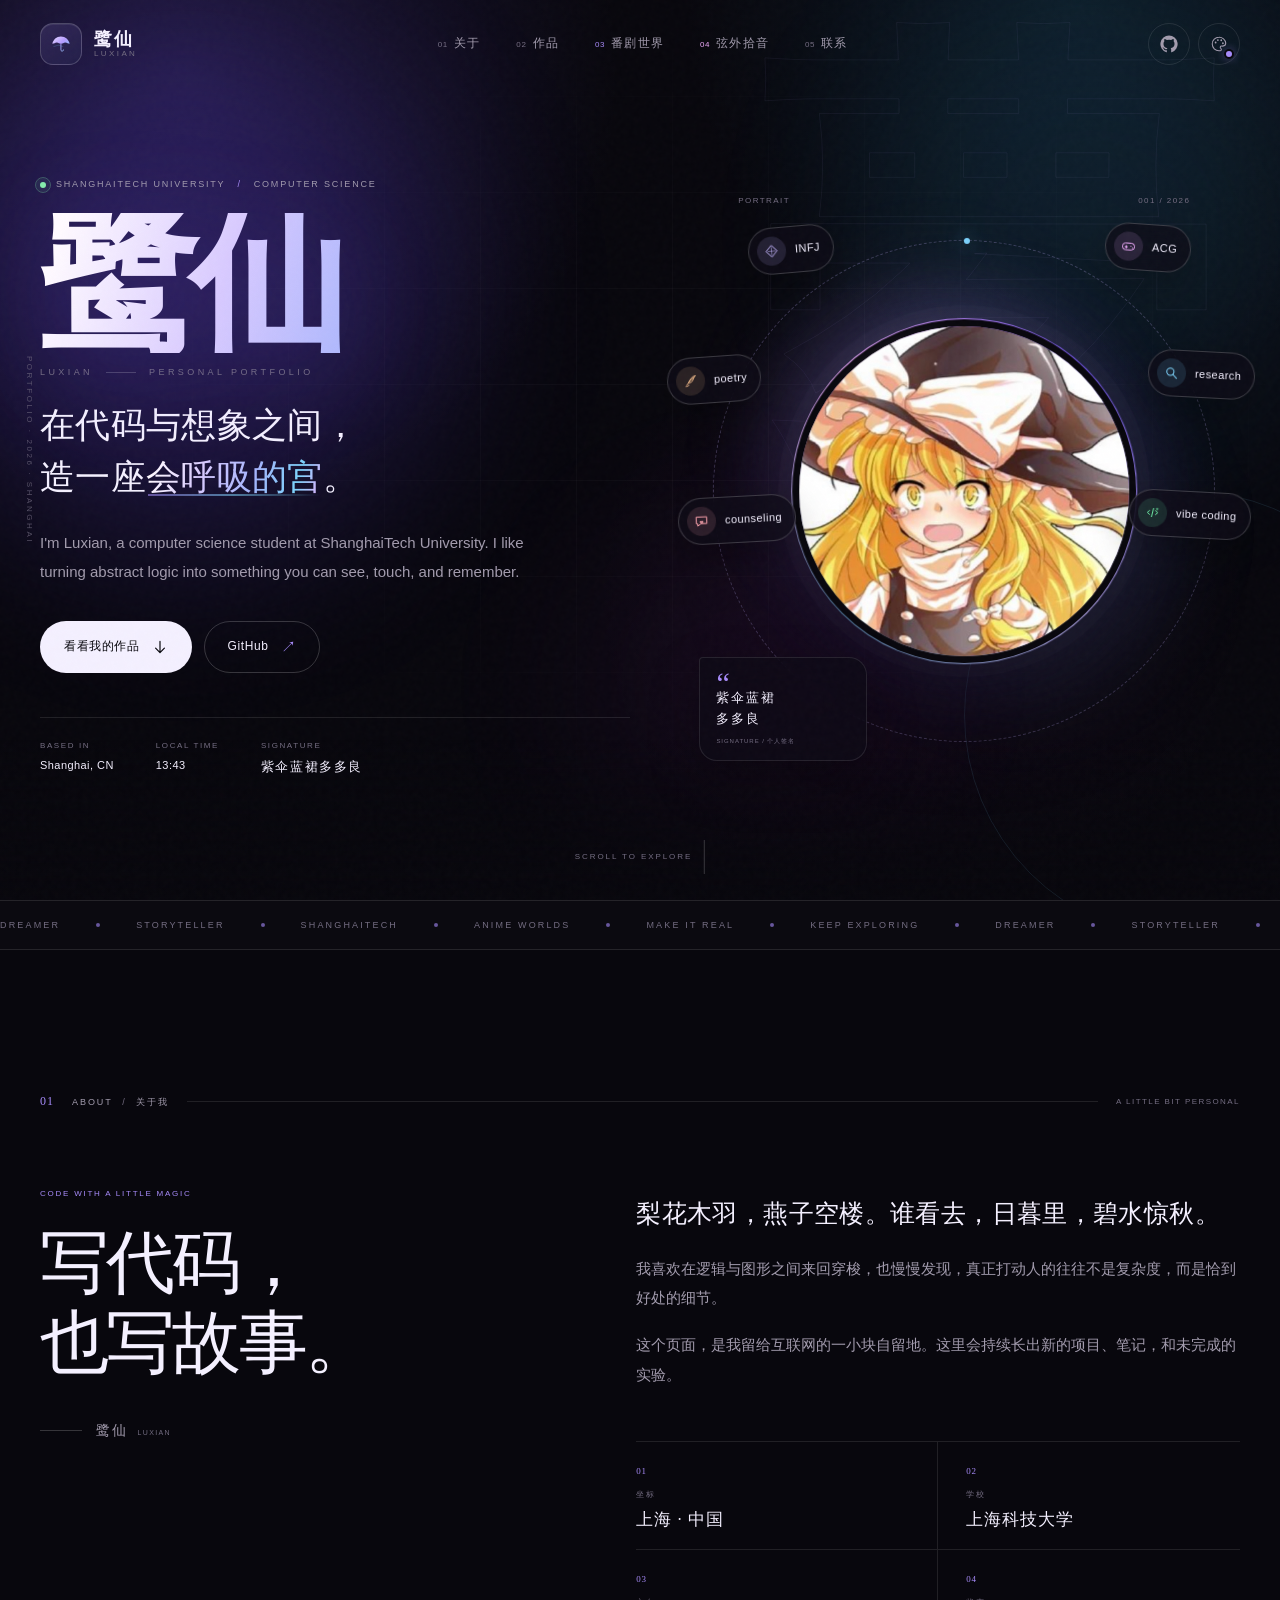
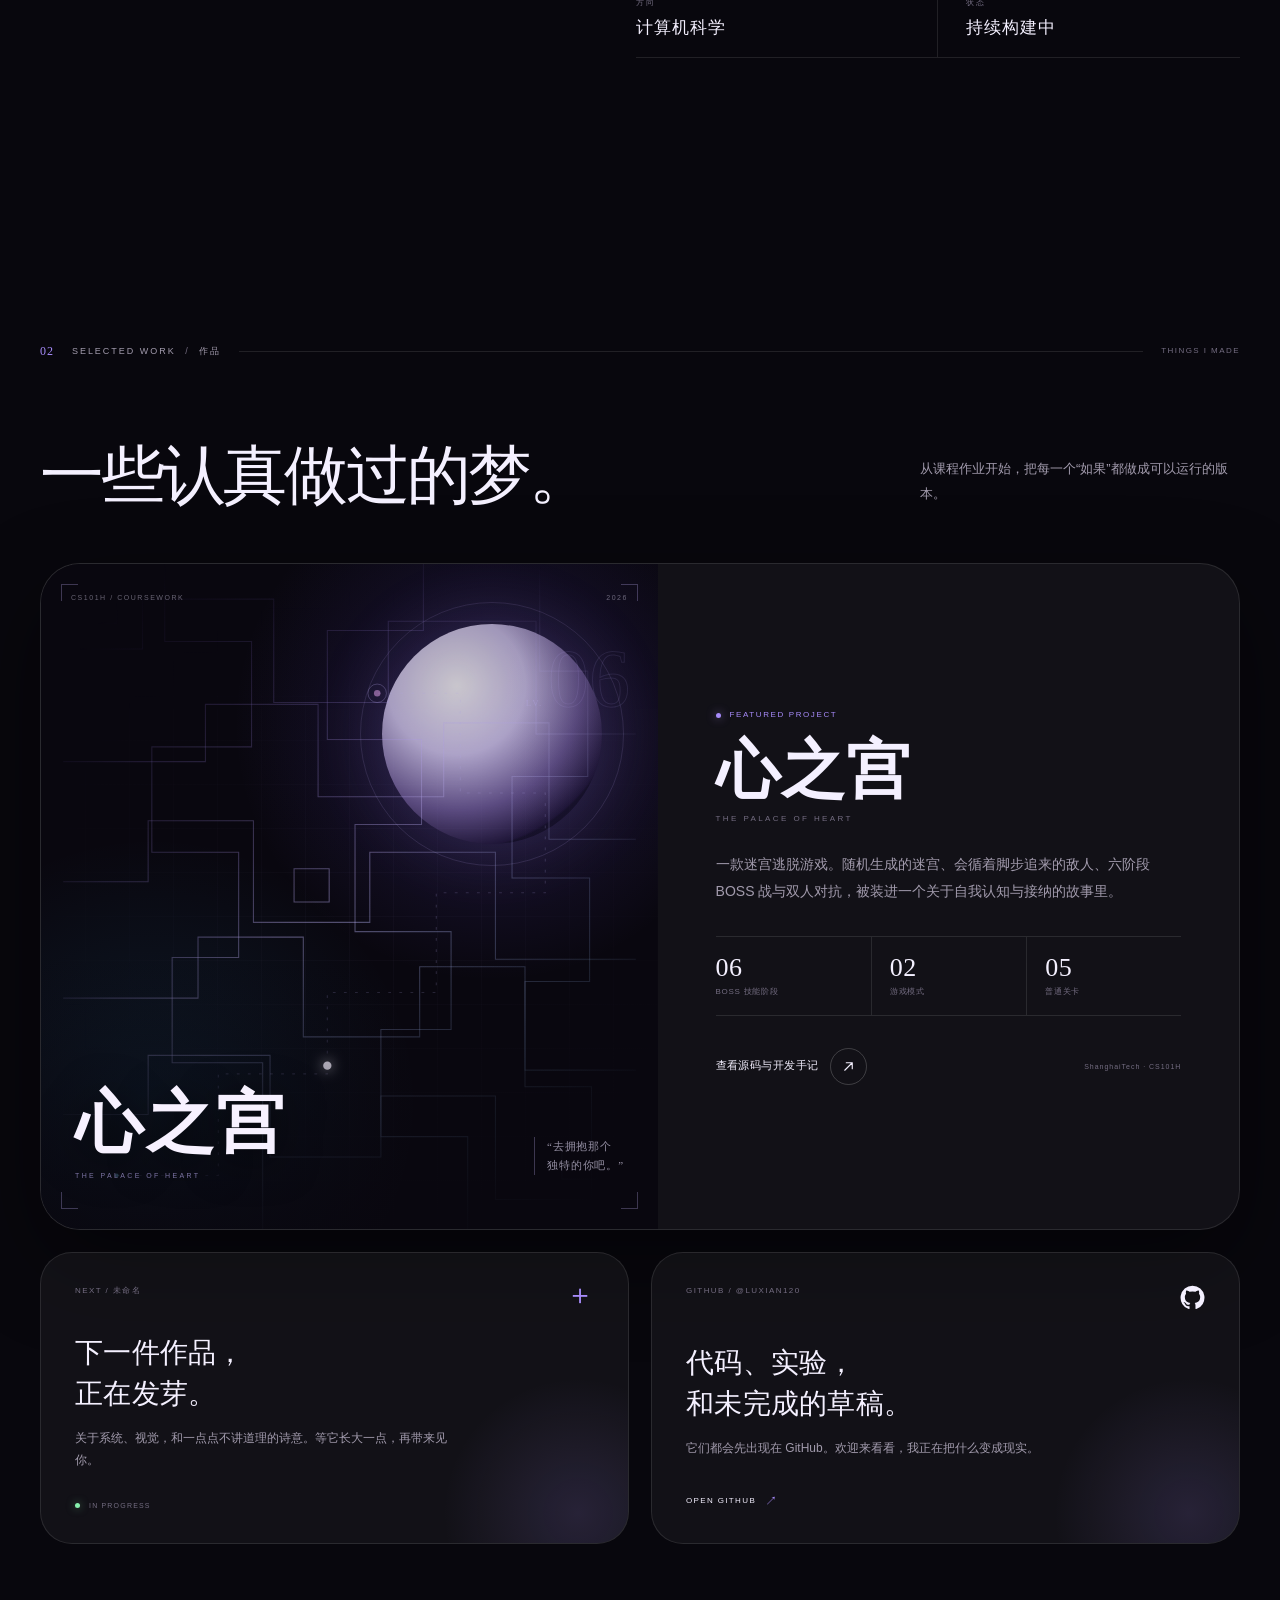
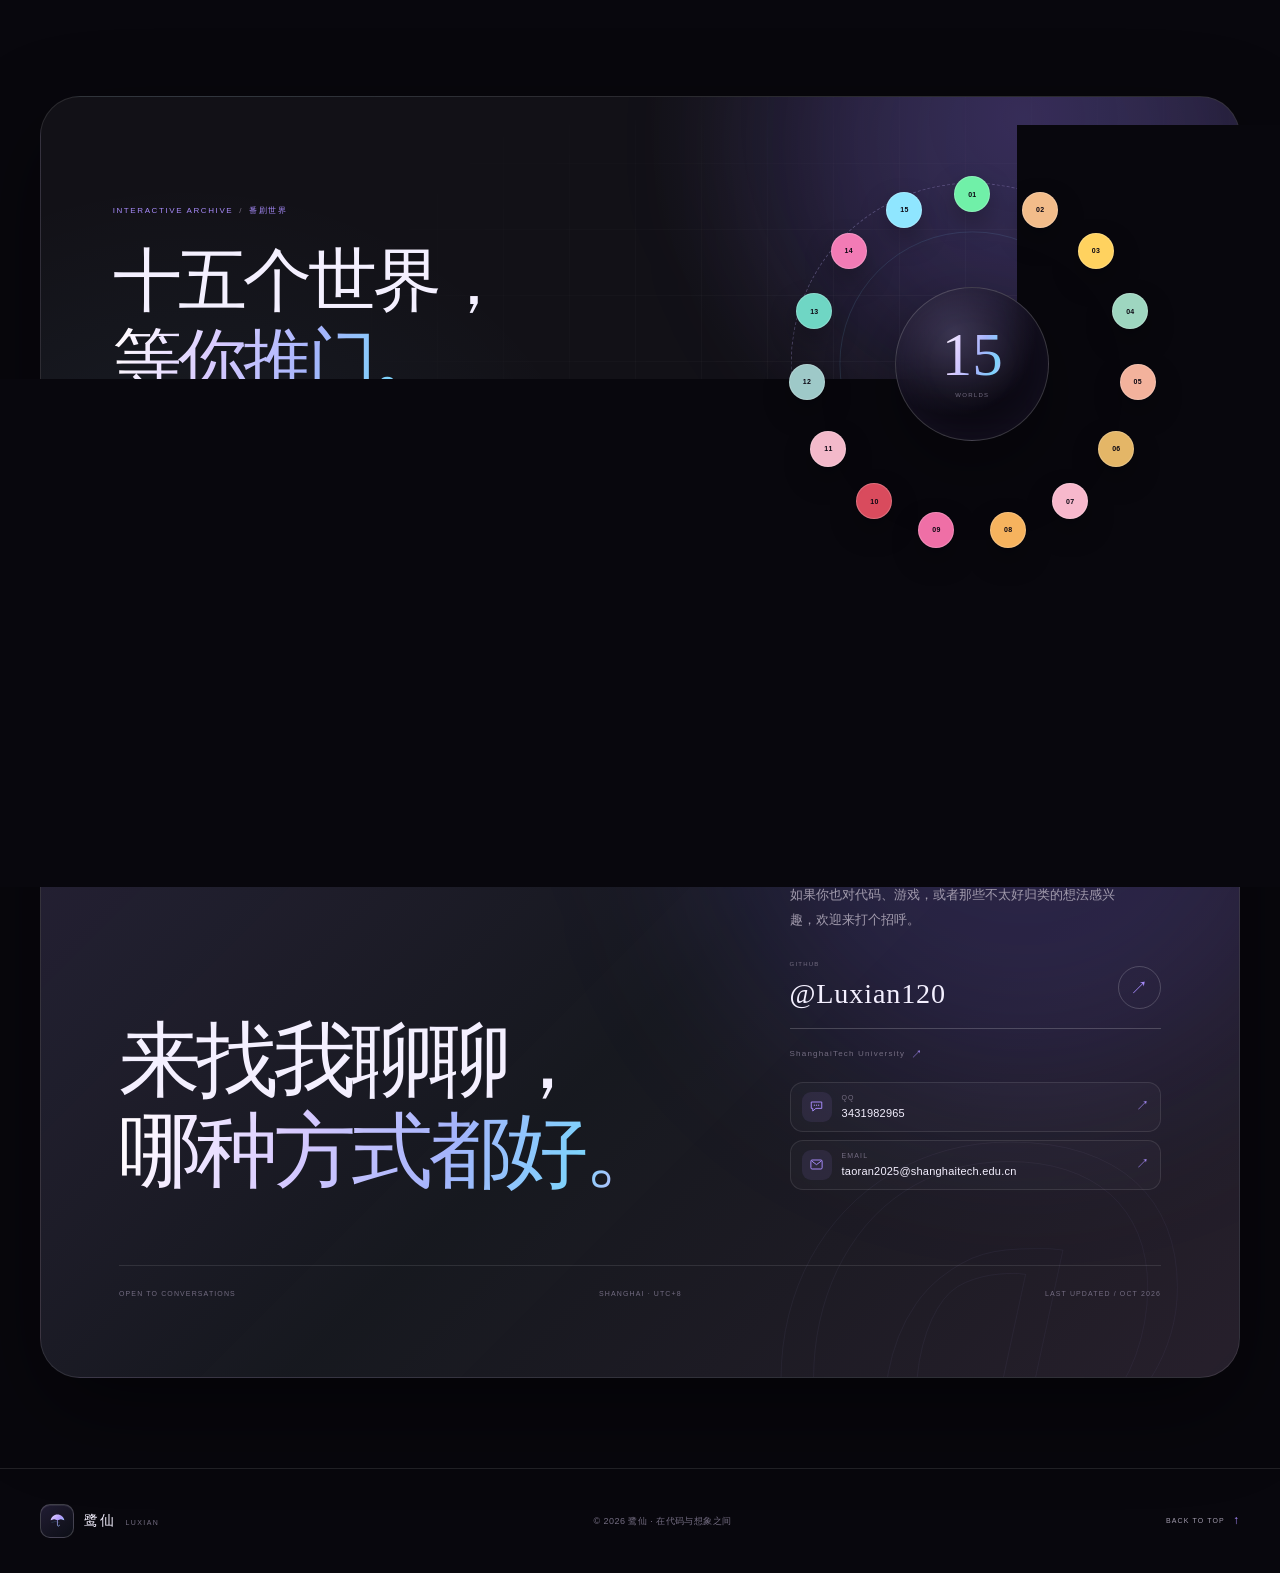
==== index.html @ 806c2c4f "Build Luxian personal website" ====
<!doctype html>
<html lang="zh-CN" data-theme="night" data-tone="dark">
<head>
  <meta charset="utf-8">
  <meta name="viewport" content="width=device-width, initial-scale=1">
  <title>鹭仙 · Luxian — 在代码与想象之间</title>
  <meta name="description" content="鹭仙（Luxian）的个人主页。上海科技大学计算机科学方向学生，作品《心之宫》，以及十五部喜欢的番剧世界。">
  <meta name="author" content="鹭仙 Luxian">
  <meta name="theme-color" content="#08070d">
  <meta name="color-scheme" content="dark light">
  <link rel="canonical" href="https://luxian120.github.io/">
  <link rel="icon" href="assets/mark.svg" type="image/svg+xml">
  <link rel="apple-touch-icon" href="assets/avatar.jpg">

  <meta property="og:type" content="website">
  <meta property="og:locale" content="zh_CN">
  <meta property="og:site_name" content="鹭仙 · Luxian">
  <meta property="og:title" content="鹭仙 · Luxian — 在代码与想象之间">
  <meta property="og:description" content="上海科技大学计算机科学学生。写代码，也写故事。还收藏了十五个喜欢的番剧世界。">
  <meta property="og:url" content="https://luxian120.github.io/">
  <meta property="og:image" content="https://luxian120.github.io/assets/og-cover.png">
  <meta property="og:image:width" content="1200">
  <meta property="og:image:height" content="630">
  <meta property="og:image:alt" content="鹭仙的个人主页封面：在代码与想象之间，造一座会呼吸的宫。">
  <meta name="twitter:card" content="summary_large_image">
  <meta name="twitter:title" content="鹭仙 · Luxian — 在代码与想象之间">
  <meta name="twitter:description" content="上海科技大学计算机科学学生。写代码，也写故事。还收藏了十五个喜欢的番剧世界。">
  <meta name="twitter:image" content="https://luxian120.github.io/assets/og-cover.png">
  <meta name="twitter:image:alt" content="鹭仙的个人主页封面">

  <script>
    (function () {
      try {
        var moods = {
          day: ['light', '#f5efe5'],
          rain: ['light', '#e6eff3'],
          night: ['dark', '#08070d'],
          bloom: ['light', '#f7eef3']
        };
        var saved = localStorage.getItem('luxian-mood');
        if (!moods[saved]) {
          var legacy = localStorage.getItem('luxian-theme');
          saved = legacy === 'light' ? 'day' : legacy === 'dark' ? 'night' : 'night';
        }
        if (!moods[saved]) saved = 'night';
        document.documentElement.setAttribute('data-theme', saved);
        document.documentElement.setAttribute('data-tone', moods[saved][0]);
        document.documentElement.style.colorScheme = moods[saved][0] === 'dark' ? 'dark' : 'light';
        document.querySelector('meta[name="theme-color"]').setAttribute('content', moods[saved][1]);
      } catch (e) {}
      document.documentElement.classList.add('js');
    })();
  </script>

  <link rel="stylesheet" href="styles.css">
  <script type="application/ld+json">
  {
    "@context": "https://schema.org",
    "@type": "Person",
    "name": "鹭仙",
    "alternateName": "Luxian",
    "url": "https://luxian120.github.io/",
    "image": "https://luxian120.github.io/assets/avatar.jpg",
    "description": "上海科技大学计算机科学方向学生，喜欢游戏、视觉与叙事，以及十五部喜欢的番剧世界。",
    "sameAs": ["https://github.com/Luxian120"],
    "affiliation": {
      "@type": "CollegeOrUniversity",
      "name": "ShanghaiTech University"
    }
  }
  </script>
</head>
<body>
  <a class="skip-link" href="#main">跳至主要内容</a>
  <div class="noise" aria-hidden="true"></div>
  <div class="scroll-progress" aria-hidden="true"><span></span></div>

  <header class="site-header" id="site-header">
    <nav class="nav container" aria-label="主导航">
      <a class="brand" href="#top" aria-label="鹭仙 Luxian，返回首页">
        <span class="brand-mark"><img src="assets/mark.svg" alt="" width="24" height="24"></span>
        <span class="brand-name"><strong>鹭仙</strong><small>LUXIAN</small></span>
      </a>

      <div class="nav-links">
        <a href="#about" data-nav="about"><span>01</span>关于</a>
        <a href="#work" data-nav="work"><span>02</span>作品</a>
        <a class="nav-worlds" href="worlds.html"><span>03</span>番剧世界</a>
        <a class="nav-music" href="music.html"><span>04</span>弦外拾音</a>
        <a href="#contact" data-nav="contact"><span>05</span>联系</a>
      </div>

      <div class="nav-actions">
        <a class="icon-button github-link" href="https://github.com/Luxian120" target="_blank" rel="noopener noreferrer" aria-label="在 GitHub 上查看鹭仙">
          <svg viewBox="0 0 24 24" aria-hidden="true"><path fill="currentColor" d="M12 .7a11.5 11.5 0 0 0-3.64 22.4c.58.1.79-.25.79-.56v-2.2c-3.2.7-3.88-1.36-3.88-1.36-.53-1.33-1.28-1.68-1.28-1.68-1.05-.72.08-.7.08-.7 1.16.08 1.77 1.19 1.77 1.19 1.03 1.76 2.7 1.25 3.36.96.1-.75.4-1.25.73-1.54-2.56-.29-5.26-1.28-5.26-5.68 0-1.25.45-2.28 1.19-3.08-.12-.29-.52-1.46.11-3.04 0 0 .97-.31 3.16 1.18a11 11 0 0 1 5.76 0c2.2-1.49 3.16-1.18 3.16-1.18.63 1.58.23 2.75.11 3.04.74.8 1.19 1.83 1.19 3.08 0 4.41-2.7 5.38-5.27 5.67.41.36.78 1.07.78 2.15v3.2c0 .3.21.66.8.55A11.5 11.5 0 0 0 12 .7Z"/></svg>
        </a>
        <div class="mood-picker" data-mood-picker>
          <button class="icon-button mood-toggle" type="button" aria-label="切换心情主题" aria-haspopup="true" aria-controls="mood-menu" aria-expanded="false" title="切换心情主题">
            <svg viewBox="0 0 24 24" aria-hidden="true"><path d="M12 3a9 9 0 1 0 0 18h1.4a1.7 1.7 0 0 0 1-3.1 1.7 1.7 0 0 1 1-3.1H17a4 4 0 0 0 4-4A8.8 8.8 0 0 0 12 3Z" fill="none" stroke="currentColor" stroke-width="1.4"/><circle cx="7.5" cy="10" r="1.2" fill="currentColor"/><circle cx="10.5" cy="6.8" r="1.2" fill="currentColor"/><circle cx="15" cy="7" r="1.2" fill="currentColor"/><circle cx="17.2" cy="11" r="1.2" fill="currentColor"/></svg>
          </button>
          <div class="mood-menu" id="mood-menu" role="menu" aria-label="心情主题" hidden>
            <div class="mood-menu-head"><span>MOOD</span><span>心情主题</span></div>
            <button class="mood-option" type="button" role="menuitemradio" aria-checked="false" data-mood="day"><span class="mood-swatch" style="--swatch:#d9873d"></span><span class="mood-name">晴<small>DAYLIGHT</small></span><span class="mood-check">✓</span></button>
            <button class="mood-option" type="button" role="menuitemradio" aria-checked="false" data-mood="rain"><span class="mood-swatch" style="--swatch:#5e9db8"></span><span class="mood-name">雨<small>RAIN</small></span><span class="mood-check">✓</span></button>
            <button class="mood-option" type="button" role="menuitemradio" aria-checked="true" data-mood="night"><span class="mood-swatch" style="--swatch:#a78bfa"></span><span class="mood-name">夜<small>MIDNIGHT</small></span><span class="mood-check">✓</span></button>
            <button class="mood-option" type="button" role="menuitemradio" aria-checked="false" data-mood="bloom"><span class="mood-swatch" style="--swatch:#d778a6"></span><span class="mood-name">花<small>BLOOM</small></span><span class="mood-check">✓</span></button>
          </div>
        </div>
        <button class="menu-toggle" type="button" aria-label="打开菜单" aria-expanded="false" aria-controls="mobile-menu">
          <span></span><span></span>
        </button>
      </div>
    </nav>
  </header>

  <div class="mobile-menu" id="mobile-menu" aria-hidden="true">
    <div class="mobile-menu-inner">
      <p class="mobile-kicker">MENU <span>/</span> 目录</p>
      <nav class="mobile-nav" aria-label="移动端导航">
        <a href="#about"><span>01</span>关于</a>
        <a href="#work"><span>02</span>作品</a>
        <a href="worlds.html"><span>03</span>番剧世界</a>
        <a href="music.html"><span>04</span>弦外拾音</a>
        <a href="#contact"><span>05</span>联系</a>
      </nav>
      <div class="mobile-menu-foot">
        <a href="https://github.com/Luxian120" target="_blank" rel="noopener noreferrer">GitHub <span>↗</span></a>
        <p>ShanghaiTech University<br>Computer Science</p>
      </div>
    </div>
  </div>

  <main id="main">
    <section class="hero" id="top">
      <div class="hero-atmosphere" aria-hidden="true">
        <span class="orb orb-one"></span>
        <span class="orb orb-two"></span>
        <span class="orb orb-three"></span>
        <div class="hero-grid-lines"></div>
        <span class="hero-watermark">夢</span>
      </div>

      <span class="vertical-note" aria-hidden="true">PORTFOLIO · 2026 · SHANGHAI</span>

      <div class="hero-inner container">
        <div class="hero-copy">
          <p class="eyebrow reveal">
            <span class="status-dot"></span>
            SHANGHAITECH UNIVERSITY <span class="eyebrow-slash">/</span> COMPUTER SCIENCE
          </p>

          <h1 class="hero-title reveal">
            <span class="hero-name">鹭仙</span>
            <span class="hero-alias">LUXIAN <i></i> PERSONAL PORTFOLIO</span>
          </h1>

          <p class="hero-statement reveal">在代码与想象之间，<br>造一座<em>会呼吸的宫</em>。</p>

          <p class="hero-intro reveal">I'm Luxian, a computer science student at ShanghaiTech University. I like turning abstract logic into something you can see, touch, and remember.</p>

          <div class="hero-actions reveal">
            <a class="button button-primary" href="#work">
              <span>看看我的作品</span>
              <svg viewBox="0 0 20 20" aria-hidden="true"><path d="M10 3v13M4.5 11.5 10 17l5.5-5.5" fill="none" stroke="currentColor" stroke-width="1.5" stroke-linecap="round" stroke-linejoin="round"/></svg>
            </a>
            <a class="button button-ghost" href="https://github.com/Luxian120" target="_blank" rel="noopener noreferrer">
              <span>GitHub</span>
              <span class="arrow">↗</span>
            </a>
          </div>

          <div class="hero-meta reveal">
            <div class="meta-item">
              <span class="meta-label">BASED IN</span>
              <span class="meta-value">Shanghai, CN</span>
            </div>
            <div class="meta-item">
              <span class="meta-label">LOCAL TIME</span>
              <span class="meta-value" id="clock">--:--</span>
            </div>
            <div class="meta-item">
              <span class="meta-label">SIGNATURE</span>
              <span class="meta-value meta-value--serif">紫伞蓝裙多多良</span>
            </div>
          </div>
        </div>

        <div class="hero-visual reveal">
          <div class="visual-index" aria-hidden="true"><span>PORTRAIT</span><span>001 / 2026</span></div>

          <div class="portrait-stage" data-tilt>
            <div class="portrait-depth">
              <div class="portrait-halo" aria-hidden="true"></div>
              <div class="orbit orbit-outer" aria-hidden="true"><span></span></div>
              <div class="orbit orbit-inner" aria-hidden="true"></div>

              <div class="portrait-frame">
                <img src="assets/avatar.jpg" alt="鹭仙的头像：戴着女巫帽的金发少女" width="460" height="460">
                <span class="portrait-shine" aria-hidden="true"></span>
              </div>

              <div class="float-tag float-tag--infj" title="INFJ · 提倡者">
                <span class="tag-icon" aria-hidden="true">
                  <svg viewBox="0 0 20 20"><path d="M10 2.3 17.3 10 10 17.7 2.7 10Z" fill="none" stroke="currentColor" stroke-width="1.3" stroke-linejoin="round"/><path d="M10 5.4v9.2M5.4 10h9.2" fill="none" stroke="currentColor" stroke-width="1" stroke-linecap="round" opacity=".65"/></svg>
                </span>
                <span class="tag-label">INFJ</span>
              </div>

              <div class="float-tag float-tag--acg" title="ACG · 动画、漫画与游戏">
                <span class="tag-icon" aria-hidden="true">
                  <svg viewBox="0 0 20 20"><rect x="2" y="6" width="16" height="9" rx="4.2" fill="none" stroke="currentColor" stroke-width="1.3"/><path d="M7 9.5v3M5.5 11h3M13.2 10h.1M15.2 12h.1" fill="none" stroke="currentColor" stroke-width="1.4" stroke-linecap="round"/></svg>
                </span>
                <span class="tag-label">ACG</span>
              </div>

              <div class="float-tag float-tag--poetry" title="poetry · 诗">
                <span class="tag-icon" aria-hidden="true">
                  <svg viewBox="0 0 20 20"><path d="M16.8 3.2C12.6 4.2 9.2 7.1 7.3 12l-2.6 3.1M7.3 12c1.8.4 4.1-.5 5.3-2.2 1.2-1.8 1.7-4.8 4.2-6.6Z" fill="none" stroke="currentColor" stroke-width="1.3" stroke-linecap="round" stroke-linejoin="round"/><path d="M3.8 17c1.8-.2 3.1-.8 3.8-2" fill="none" stroke="currentColor" stroke-width="1.3" stroke-linecap="round"/></svg>
                </span>
                <span class="tag-label">poetry</span>
              </div>

              <div class="float-tag float-tag--research" title="research · 研究">
                <span class="tag-icon" aria-hidden="true">
                  <svg viewBox="0 0 20 20"><circle cx="8.4" cy="8.4" r="4.8" fill="none" stroke="currentColor" stroke-width="1.4"/><path d="m12 12 4.8 4.8" fill="none" stroke="currentColor" stroke-width="1.4" stroke-linecap="round"/></svg>
                </span>
                <span class="tag-label">research</span>
              </div>

              <div class="float-tag float-tag--counseling" title="counseling · 倾听与陪伴">
                <span class="tag-icon" aria-hidden="true">
                  <svg viewBox="0 0 20 20"><path d="M3 4.2h14v8.9H9l-4.2 3v-3H3Z" fill="none" stroke="currentColor" stroke-width="1.3" stroke-linejoin="round"/><path d="M10 9.8c.7-1.1 2.5-.7 2.5.7 0 1.2-1.6 2.1-2.5 2.8-.9-.7-2.5-1.6-2.5-2.8 0-1.4 1.8-1.8 2.5-.7Z" fill="currentColor" opacity=".8"/></svg>
                </span>
                <span class="tag-label">counseling</span>
              </div>

              <div class="float-tag float-tag--vibe" title="vibe coding · 氛围编程">
                <span class="tag-icon" aria-hidden="true">
                  <svg viewBox="0 0 20 20"><path d="m6 7.5-3 2.5 3 2.5M14 7.5l3 2.5-3 2.5M11.2 4.5l-2.4 11" fill="none" stroke="currentColor" stroke-width="1.3" stroke-linecap="round" stroke-linejoin="round"/><path d="m16 3 .6 1.6L18.2 5l-1.6.6L16 7.2l-.6-1.6L13.8 5l1.6-.4Z" fill="currentColor"/></svg>
                </span>
                <span class="tag-label">vibe coding</span>
              </div>

              <div class="portrait-caption">
                <span class="caption-quote">“</span>
                <p>紫伞蓝裙<br>多多良</p>
                <small>SIGNATURE / 个人签名</small>
              </div>
            </div>
          </div>
        </div>
      </div>

      <a class="hero-scroll" href="#about" aria-label="向下滚动到关于我">
        <span>SCROLL TO EXPLORE</span>
        <i aria-hidden="true"></i>
      </a>
    </section>

    <div class="marquee" aria-hidden="true">
      <div class="marquee-track">
        <div class="marquee-group">
          <span>DREAMER</span><i></i><span>STORYTELLER</span><i></i><span>SHANGHAITECH</span><i></i><span>ANIME WORLDS</span><i></i><span>MAKE IT REAL</span><i></i><span>KEEP EXPLORING</span><i></i>
        </div>
        <div class="marquee-group">
          <span>DREAMER</span><i></i><span>STORYTELLER</span><i></i><span>SHANGHAITECH</span><i></i><span>ANIME WORLDS</span><i></i><span>MAKE IT REAL</span><i></i><span>KEEP EXPLORING</span><i></i>
        </div>
      </div>
    </div>

    <section class="section about" id="about">
      <div class="container">
        <header class="section-head">
          <span class="section-index">01</span>
          <span class="section-label">ABOUT <i>/</i> 关于我</span>
          <span class="section-rule"></span>
          <span class="section-side">A LITTLE BIT PERSONAL</span>
        </header>

        <div class="about-grid">
          <div class="about-heading reveal">
            <p class="about-kicker">CODE WITH A LITTLE MAGIC</p>
            <h2>写代码，<br>也写故事。</h2>
            <div class="about-signature">
              <span class="signature-line"></span>
              <span>鹭仙 <small>LUXIAN</small></span>
            </div>
          </div>

          <div class="about-body">
            <p class="about-lead reveal">梨花木羽，燕子空楼。谁看去，日暮里，碧水惊秋。</p>
            <p class="reveal">我喜欢在逻辑与图形之间来回穿梭，也慢慢发现，真正打动人的往往不是复杂度，而是恰到好处的细节。</p>
            <p class="reveal">这个页面，是我留给互联网的一小块自留地。这里会持续长出新的项目、笔记，和未完成的实验。</p>

            <div class="facts" data-stagger>
              <div class="fact reveal">
                <span class="fact-index">01</span>
                <span class="fact-label">坐标</span>
                <strong>上海 · 中国</strong>
              </div>
              <div class="fact reveal">
                <span class="fact-index">02</span>
                <span class="fact-label">学校</span>
                <strong>上海科技大学</strong>
              </div>
              <div class="fact reveal">
                <span class="fact-index">03</span>
                <span class="fact-label">方向</span>
                <strong>计算机科学</strong>
              </div>
              <div class="fact reveal">
                <span class="fact-index">04</span>
                <span class="fact-label">状态</span>
                <strong>持续构建中</strong>
              </div>
            </div>
          </div>
        </div>
      </div>
    </section>

    <section class="section work" id="work">
      <div class="container">
        <header class="section-head">
          <span class="section-index">02</span>
          <span class="section-label">SELECTED WORK <i>/</i> 作品</span>
          <span class="section-rule"></span>
          <span class="section-side">THINGS I MADE</span>
        </header>

        <div class="work-heading">
          <h2 class="reveal">一些认真做过的梦。</h2>
          <p class="reveal">从课程作业开始，把每一个“如果”都做成可以运行的版本。</p>
        </div>

        <article class="project-card reveal">
          <div class="project-art" aria-hidden="true">
            <div class="art-grid"></div>
            <div class="art-moon"></div>

            <svg class="art-maze" viewBox="0 0 620 720" fill="none" xmlns="http://www.w3.org/2000/svg">
              <defs>
                <linearGradient id="mazeStroke" x1="0" y1="0" x2="620" y2="720" gradientUnits="userSpaceOnUse">
                  <stop offset="0" stop-color="#8B5CF6" stop-opacity=".12"/>
                  <stop offset=".48" stop-color="#C4B5FD" stop-opacity=".46"/>
                  <stop offset="1" stop-color="#7DD3FC" stop-opacity=".12"/>
                </linearGradient>
                <radialGradient id="mazeFade" cx="50%" cy="52%" r="62%">
                  <stop offset="0" stop-color="#fff" stop-opacity=".95"/>
                  <stop offset=".7" stop-color="#fff" stop-opacity=".55"/>
                  <stop offset="1" stop-color="#fff" stop-opacity="0"/>
                </radialGradient>
                <mask id="mazeMask">
                  <rect width="620" height="720" fill="url(#mazeFade)"/>
                </mask>
                <filter id="playerGlow" x="-180%" y="-180%" width="460%" height="460%">
                  <feGaussianBlur stdDeviation="7" result="blur"/>
                  <feMerge><feMergeNode in="blur"/><feMergeNode in="SourceGraphic"/></feMerge>
                </filter>
              </defs>

              <g mask="url(#mazeMask)" stroke="url(#mazeStroke)" stroke-width="1.15">
                <path d="M-12 92H86V38H228V150H352V62H512V184H632"/>
                <path d="M-12 214H154V152H276V252H412V172H526V298H632"/>
                <path d="M-12 344H92V278H206V388H332V312H468V428H632"/>
                <path d="M-12 470H146V404H260V512H386V436H500V548H632"/>
                <path d="M-12 596H92V532H224V642H344V576H468V688H632"/>
                <path d="M110 -12V84H204V198H96V312H190V426H118V540H216V732"/>
                <path d="M390 -12V72H286V190H388V282H316V398H420V504H344V620H438V732"/>
                <path d="M516 -12V116H568V230H486V340H570V452H500V566H572V700"/>
                <path d="M20 28H58V64H20V28Z"/>
                <path d="M250 330H288V366H250V330Z"/>
                <path d="M540 630H578V666H540V630Z"/>
              </g>

              <path id="playerPath" d="M58 662H168V552H286V464H404V356H522V248H430V140H340" stroke="#C4B5FD" stroke-opacity=".18" stroke-width="1.2" stroke-dasharray="3 9"/>
              <g filter="url(#playerGlow)">
                <circle r="4.5" fill="#F5F0FF">
                  <animateMotion dur="11s" repeatCount="indefinite" rotate="auto">
                    <mpath href="#playerPath"/>
                  </animateMotion>
                </circle>
              </g>
              <circle cx="58" cy="662" r="2" fill="#7DD3FC" opacity=".65"/>
              <circle cx="340" cy="140" r="10" fill="none" stroke="#C4B5FD" stroke-opacity=".32"/>
              <circle cx="340" cy="140" r="3.5" fill="#F0ABFC">
                <animate attributeName="opacity" values=".35;1;.35" dur="2.8s" repeatCount="indefinite"/>
              </circle>
            </svg>

            <div class="art-topline"><span>CS101H / COURSEWORK</span><span>2026</span></div>
            <div class="art-level"><span>LV.</span>06</div>

            <div class="art-title">
              <span class="art-title-cn">心之宫</span>
              <span class="art-title-en">THE PALACE OF HEART</span>
            </div>

            <p class="art-quote">“去拥抱那个<br>独特的你吧。”</p>

            <span class="art-corner art-corner-tl"></span>
            <span class="art-corner art-corner-tr"></span>
            <span class="art-corner art-corner-bl"></span>
            <span class="art-corner art-corner-br"></span>
          </div>

          <div class="project-content">
            <p class="project-eyebrow"><span></span>FEATURED PROJECT</p>
            <h3>心之宫</h3>
            <p class="project-sub">THE PALACE OF HEART</p>
            <p class="project-desc">一款迷宫逃脱游戏。随机生成的迷宫、会循着脚步追来的敌人、六阶段 BOSS 战与双人对抗，被装进一个关于自我认知与接纳的故事里。</p>

            <div class="project-facts">
              <div class="project-fact"><strong>06</strong><span>BOSS 技能阶段</span></div>
              <div class="project-fact"><strong>02</strong><span>游戏模式</span></div>
              <div class="project-fact"><strong>05</strong><span>普通关卡</span></div>
            </div>

            <div class="project-footer">
              <a class="project-link" href="https://github.com/Luxian120/CS101H-" target="_blank" rel="noopener noreferrer">
                <span>查看源码与开发手记</span>
                <span class="link-circle">
                  <svg viewBox="0 0 20 20" aria-hidden="true"><path d="M5 15 15 5M7 5h8v8" fill="none" stroke="currentColor" stroke-width="1.5" stroke-linecap="round" stroke-linejoin="round"/></svg>
                </span>
              </a>
              <small class="project-note">ShanghaiTech · CS101H</small>
            </div>
          </div>
        </article>

        <div class="project-extras" data-stagger>
          <article class="mini-card reveal">
            <div class="mini-card-top">
              <span class="mini-label">NEXT / 未命名</span>
              <span class="mini-symbol" aria-hidden="true">＋</span>
            </div>
            <div>
              <h4>下一件作品，<br>正在发芽。</h4>
              <p>关于系统、视觉，和一点点不讲道理的诗意。等它长大一点，再带来见你。</p>
            </div>
            <span class="mini-foot"><i></i>IN PROGRESS</span>
          </article>

          <a class="mini-card mini-card-link reveal" href="https://github.com/Luxian120" target="_blank" rel="noopener noreferrer">
            <div class="mini-card-top">
              <span class="mini-label">GITHUB / @LUXIAN120</span>
              <svg class="mini-github" viewBox="0 0 24 24" aria-hidden="true"><path fill="currentColor" d="M12 .7a11.5 11.5 0 0 0-3.64 22.4c.58.1.79-.25.79-.56v-2.2c-3.2.7-3.88-1.36-3.88-1.36-.53-1.33-1.28-1.68-1.28-1.68-1.05-.72.08-.7.08-.7 1.16.08 1.77 1.19 1.77 1.19 1.03 1.76 2.7 1.25 3.36.96.1-.75.4-1.25.73-1.54-2.56-.29-5.26-1.28-5.26-5.68 0-1.25.45-2.28 1.19-3.08-.12-.29-.52-1.46.11-3.04 0 0 .97-.31 3.16 1.18a11 11 0 0 1 5.76 0c2.2-1.49 3.16-1.18 3.16-1.18.63 1.58.23 2.75.11 3.04.74.8 1.19 1.83 1.19 3.08 0 4.41-2.7 5.38-5.27 5.67.41.36.78 1.07.78 2.15v3.2c0 .3.21.66.8.55A11.5 11.5 0 0 0 12 .7Z"/></svg>
            </div>
            <div>
              <h4>代码、实验，<br>和未完成的草稿。</h4>
              <p>它们都会先出现在 GitHub。欢迎来看看，我正在把什么变成现实。</p>
            </div>
            <span class="mini-foot mini-foot--link">OPEN GITHUB <span>↗</span></span>
          </a>
        </div>
      </div>
    </section>

    <section class="worlds-teaser-section" aria-labelledby="worlds-teaser-title">
      <div class="container">
        <a class="worlds-teaser reveal" href="worlds.html">
          <span class="teaser-copy">
            <span class="teaser-kicker">INTERACTIVE ARCHIVE <span>/</span> 番剧世界</span>
            <h2 id="worlds-teaser-title">十五个世界，<br><em>等你推门。</em></h2>
            <span class="teaser-desc">FX 的心跳、放学后的茶、雨里的亭子，还有一场不肯先告白的恋爱。点进去，看看我喜欢的番剧世界。</span>
            <span class="teaser-cta">进入番剧世界 <b>↗</b></span>
          </span>
          <span class="teaser-visual" aria-hidden="true">
            <span class="teaser-ring teaser-ring-a"></span>
            <span class="teaser-ring teaser-ring-b"></span>
            <span class="teaser-core"><strong>15</strong><small>WORLDS</small></span>
            <span class="teaser-dot teaser-dot-a">01</span>
            <span class="teaser-dot teaser-dot-b">02</span>
            <span class="teaser-dot teaser-dot-c">03</span>
            <span class="teaser-dot teaser-dot-d">04</span>
            <span class="teaser-dot teaser-dot-e">05</span>
            <span class="teaser-dot teaser-dot-f">06</span>
            <span class="teaser-dot teaser-dot-g">07</span>
            <span class="teaser-dot teaser-dot-h">08</span>
            <span class="teaser-dot teaser-dot-i">09</span>
            <span class="teaser-dot teaser-dot-j">10</span>
            <span class="teaser-dot teaser-dot-k">11</span>
            <span class="teaser-dot teaser-dot-l">12</span>
            <span class="teaser-dot teaser-dot-m">13</span>
            <span class="teaser-dot teaser-dot-n">14</span>
            <span class="teaser-dot teaser-dot-o">15</span>
          </span>
        </a>
      </div>
    </section>

    <section class="section contact" id="contact">
      <div class="container">
        <div class="contact-panel reveal">
          <span class="contact-glow" aria-hidden="true"></span>
          <span class="contact-watermark" aria-hidden="true">@</span>

          <p class="contact-kicker">03 / SAY HELLO</p>

          <div class="contact-main">
            <h2>来找我聊聊，<br><span>哪种方式都好。</span></h2>
            <div class="contact-copy">
              <p>如果你也对代码、游戏，或者那些不太好归类的想法感兴趣，欢迎来打个招呼。</p>
              <a class="contact-cta" href="https://github.com/Luxian120" target="_blank" rel="noopener noreferrer">
                <span><small class="contact-cta-label">GITHUB</small>@Luxian120</span>
                <span class="contact-arrow">↗</span>
              </a>
              <a class="school-link" href="https://www.shanghaitech.edu.cn/" target="_blank" rel="noopener noreferrer">ShanghaiTech University <span>↗</span></a>

              <div class="contact-channels">
                <a class="contact-channel" href="https://wpa.qq.com/msgrd?v=3&amp;uin=3431982965&amp;site=qq&amp;menu=yes" target="_blank" rel="noopener noreferrer" aria-label="通过 QQ 联系鹭仙，号码 3431982965">
                  <span class="channel-icon" aria-hidden="true">
                    <svg viewBox="0 0 20 20"><path d="M3 4h14v8.5H9.2L5 16v-3.5H3Z" fill="none" stroke="currentColor" stroke-width="1.3" stroke-linejoin="round"/><circle cx="7.2" cy="8.2" r=".9" fill="currentColor"/><circle cx="10" cy="8.2" r=".9" fill="currentColor"/><circle cx="12.8" cy="8.2" r=".9" fill="currentColor"/></svg>
                  </span>
                  <span class="channel-copy"><small>QQ</small><strong>3431982965</strong></span>
                  <span class="channel-arrow">↗</span>
                </a>
                <a class="contact-channel" href="mailto:taoran2025@shanghaitech.edu.cn" aria-label="给鹭仙发送邮件，taoran2025@shanghaitech.edu.cn">
                  <span class="channel-icon" aria-hidden="true">
                    <svg viewBox="0 0 20 20"><rect x="2.5" y="4" width="15" height="12" rx="1.6" fill="none" stroke="currentColor" stroke-width="1.3"/><path d="m3.2 5 6.8 5.2L16.8 5" fill="none" stroke="currentColor" stroke-width="1.3" stroke-linejoin="round"/></svg>
                  </span>
                  <span class="channel-copy"><small>EMAIL</small><strong>taoran2025@shanghaitech.edu.cn</strong></span>
                  <span class="channel-arrow">↗</span>
                </a>
              </div>
            </div>
          </div>

          <div class="contact-foot">
            <span>OPEN TO CONVERSATIONS</span>
            <span>SHANGHAI · UTC+8</span>
            <span>LAST UPDATED / OCT 2026</span>
          </div>
        </div>
      </div>
    </section>
  </main>

  <footer class="site-footer">
    <div class="container footer-inner">
      <a class="footer-brand" href="#top">
        <span class="brand-mark"><img src="assets/mark.svg" alt="" width="22" height="22"></span>
        <span>鹭仙 <small>LUXIAN</small></span>
      </a>
      <p>© <span id="year">2026</span> 鹭仙 · 在代码与想象之间</p>
      <a class="back-top" href="#top">BACK TO TOP <span>↑</span></a>
    </div>
  </footer>

  <script src="script.js"></script>
</body>
</html>
---- styles.css ----
/* =========================================================
   鹭仙 · Luxian — personal site
   Hand-written, dependency-free.
   ========================================================= */

:root {
  --font-sans: "Inter", "SF Pro Text", -apple-system, BlinkMacSystemFont, "Segoe UI", "PingFang SC", "Hiragino Sans GB", "Microsoft YaHei", sans-serif;
  --font-display: "Bodoni 72", Didot, "Times New Roman", "Songti SC", "Noto Serif SC", "STSong", "SimSun", serif;
  --font-serif: "Songti SC", "Noto Serif SC", "STSong", "SimSun", serif;

  --bg: #08070d;
  --bg-soft: #0d0b14;
  --surface: rgba(255, 255, 255, 0.045);
  --surface-strong: #141120;
  --surface-glass: rgba(14, 11, 22, 0.7);
  --text: #f4f0ff;
  --text-strong: #fffaff;
  --muted: #a29bad;
  --faint: #746d82;
  --line: rgba(255, 255, 255, 0.1);
  --line-strong: rgba(255, 255, 255, 0.19);
  --violet: #a78bfa;
  --violet-strong: #7c5cff;
  --blue: #7dd3fc;
  --pink: #f0abfc;
  --green: #86efac;
  --gradient: linear-gradient(108deg, #fffaff 4%, #d8caff 32%, #a5b4fc 60%, #7dd3fc 84%, #f0abfc 100%);
  --shadow-lg: 0 32px 90px rgba(0, 0, 0, 0.45);
  --shadow-md: 0 20px 50px rgba(0, 0, 0, 0.3);
  --radius-xl: 40px;
  --radius-lg: 32px;
  --radius-md: 22px;
  --ease: cubic-bezier(0.22, 1, 0.36, 1);
  --container: 1240px;
  --header-h: 88px;
  --bg-rgb: 8, 7, 13;
  --glow-a: rgba(124, 92, 255, 0.19);
  --glow-b: rgba(56, 189, 248, 0.1);
  --glow-c: rgba(217, 70, 239, 0.06);
  --mood-accent: #a78bfa;
  color-scheme: dark;
}

[data-theme="day"] {
  --bg: #f5efe5;
  --bg-soft: #ede3d5;
  --surface: rgba(255, 255, 255, 0.62);
  --surface-strong: #fffaf2;
  --surface-glass: rgba(255, 251, 246, 0.82);
  --text: #1f1812;
  --text-strong: #120d09;
  --muted: #6c6055;
  --faint: #988b7f;
  --line: rgba(31, 24, 18, 0.11);
  --line-strong: rgba(31, 24, 18, 0.22);
  --violet: #a85a33;
  --violet-strong: #8c4527;
  --blue: #2f7780;
  --pink: #c2606f;
  --green: #4e7a58;
  --gradient: linear-gradient(108deg, #24140d 2%, #74361f 30%, #ad5b35 62%, #2f6e76 88%, #bc6b7a 100%);
  --shadow-lg: 0 32px 90px rgba(92, 58, 36, 0.16);
  --shadow-md: 0 20px 50px rgba(92, 58, 36, 0.11);
  --bg-rgb: 245, 239, 229;
  --glow-a: rgba(255, 184, 112, 0.24);
  --glow-b: rgba(255, 125, 95, 0.13);
  --glow-c: rgba(63, 151, 154, 0.13);
  --mood-accent: #d9873d;
}

[data-theme="rain"] {
  --bg: #e6eff3;
  --bg-soft: #dbe8ee;
  --surface: rgba(255, 255, 255, 0.58);
  --surface-strong: #f7fbfd;
  --surface-glass: rgba(247, 251, 253, 0.8);
  --text: #16232b;
  --text-strong: #0b161d;
  --muted: #586b76;
  --faint: #8899a2;
  --line: rgba(22, 35, 43, 0.11);
  --line-strong: rgba(22, 35, 43, 0.22);
  --violet: #2f7f9e;
  --violet-strong: #226a86;
  --blue: #2f7f9e;
  --pink: #6f7fb3;
  --green: #377a6b;
  --gradient: linear-gradient(108deg, #13242c 2%, #27566b 32%, #3b8093 64%, #697ba8 100%);
  --shadow-lg: 0 32px 90px rgba(40, 69, 83, 0.16);
  --shadow-md: 0 20px 50px rgba(40, 69, 83, 0.11);
  --bg-rgb: 230, 239, 243;
  --glow-a: rgba(95, 160, 190, 0.22);
  --glow-b: rgba(120, 150, 200, 0.14);
  --glow-c: rgba(90, 180, 170, 0.12);
  --mood-accent: #5e9db8;
}

[data-theme="bloom"] {
  --bg: #f7eef3;
  --bg-soft: #f0e2ea;
  --surface: rgba(255, 255, 255, 0.6);
  --surface-strong: #fff9fc;
  --surface-glass: rgba(255, 250, 253, 0.84);
  --text: #261621;
  --text-strong: #160b13;
  --muted: #76616f;
  --faint: #9e8a97;
  --line: rgba(38, 22, 34, 0.11);
  --line-strong: rgba(38, 22, 34, 0.21);
  --violet: #b04d88;
  --violet-strong: #963a71;
  --blue: #6d7bb5;
  --pink: #c25b8e;
  --green: #5c7a5e;
  --gradient: linear-gradient(108deg, #2a1024 2%, #793b68 32%, #b04d88 64%, #6d7bb5 100%);
  --shadow-lg: 0 32px 90px rgba(92, 46, 74, 0.15);
  --shadow-md: 0 20px 50px rgba(92, 46, 74, 0.1);
  --bg-rgb: 247, 238, 243;
  --glow-a: rgba(230, 140, 190, 0.22);
  --glow-b: rgba(170, 140, 230, 0.15);
  --glow-c: rgba(255, 180, 200, 0.13);
  --mood-accent: #d778a6;
}

[data-tone="light"] {
  color-scheme: light;
}

*,
*::before,
*::after {
  box-sizing: border-box;
}

html {
  scroll-behavior: smooth;
  -webkit-text-size-adjust: 100%;
}

body {
  min-width: 320px;
  margin: 0;
  overflow-x: hidden;
  background-color: var(--bg);
  color: var(--text);
  font-family: var(--font-sans);
  font-size: 16px;
  line-height: 1.6;
  -webkit-font-smoothing: antialiased;
  text-rendering: optimizeLegibility;
  transition: background-color 0.5s ease, color 0.5s ease;
}

body.menu-open {
  overflow: hidden;
}

body::before {
  position: fixed;
  inset: 0;
  z-index: -2;
  background:
    radial-gradient(circle at 14% 8%, var(--glow-a), transparent 32%),
    radial-gradient(circle at 84% 0%, var(--glow-b), transparent 28%),
    radial-gradient(circle at 72% 66%, var(--glow-c), transparent 30%),
    var(--bg);
  content: "";
  pointer-events: none;
}

::selection {
  background: var(--violet);
  color: #0a0612;
}

img,
svg {
  display: block;
  max-width: 100%;
}

a {
  color: inherit;
  text-decoration: none;
}

button {
  padding: 0;
  border: 0;
  background: none;
  color: inherit;
  font: inherit;
  cursor: pointer;
}

ul,
p,
h1,
h2,
h3,
h4 {
  margin: 0;
}

ul {
  padding: 0;
  list-style: none;
}

h1,
h2,
h3,
h4 {
  font-weight: 500;
  line-height: 1.1;
}

:focus-visible {
  border-radius: 4px;
  outline: 2px solid var(--blue);
  outline-offset: 4px;
}

.container {
  width: min(var(--container), calc(100% - 80px));
  margin-inline: auto;
}

.skip-link {
  position: fixed;
  top: 12px;
  left: 12px;
  z-index: 200;
  padding: 10px 16px;
  border-radius: 8px;
  background: var(--text);
  color: var(--bg);
  font-size: 13px;
  transform: translateY(-160%);
  transition: transform 0.2s ease;
}

.skip-link:focus {
  transform: translateY(0);
}

.noise {
  position: fixed;
  inset: 0;
  z-index: 150;
  background-image: url("data:image/svg+xml,%3Csvg viewBox='0 0 180 180' xmlns='http://www.w3.org/2000/svg'%3E%3Cfilter id='n'%3E%3CfeTurbulence type='fractalNoise' baseFrequency='.88' numOctaves='4' stitchTiles='stitch'/%3E%3C/filter%3E%3Crect width='100%25' height='100%25' filter='url(%23n)' opacity='.62'/%3E%3C/svg%3E");
  opacity: 0.035;
  pointer-events: none;
}

[data-tone="light"] .noise {
  opacity: 0.045;
}

.scroll-progress {
  position: fixed;
  top: 0;
  right: 0;
  left: 0;
  z-index: 160;
  height: 2px;
  pointer-events: none;
}

.scroll-progress span {
  display: block;
  width: 100%;
  height: 100%;
  background: linear-gradient(90deg, var(--violet), var(--blue), var(--pink));
  transform: scaleX(0);
  transform-origin: 0 50%;
  will-change: transform;
}

/* ---------- Header ---------- */

.site-header {
  position: fixed;
  top: 0;
  right: 0;
  left: 0;
  z-index: 100;
  border-bottom: 1px solid transparent;
  transition: background-color 0.35s ease, border-color 0.35s ease, backdrop-filter 0.35s ease;
}

.site-header.is-scrolled {
  border-bottom-color: var(--line);
  background: rgba(var(--bg-rgb), 0.72);
  backdrop-filter: blur(18px) saturate(1.25);
  -webkit-backdrop-filter: blur(18px) saturate(1.25);
}

.nav {
  display: flex;
  height: var(--header-h);
  align-items: center;
  justify-content: space-between;
  gap: 30px;
}

.brand {
  display: inline-flex;
  flex-shrink: 0;
  align-items: center;
  gap: 12px;
}

.brand-mark {
  display: grid;
  width: 42px;
  height: 42px;
  place-items: center;
  border: 1px solid var(--line-strong);
  border-radius: 13px;
  background: linear-gradient(145deg, rgba(167, 139, 250, 0.16), rgba(125, 211, 252, 0.04));
  box-shadow: inset 0 1px 0 rgba(255, 255, 255, 0.08);
  transition: border-color 0.3s ease, transform 0.4s var(--ease);
}

.brand:hover .brand-mark {
  border-color: rgba(167, 139, 250, 0.6);
  transform: rotate(-7deg);
}

.brand-mark img {
  width: 24px;
  height: 24px;
}

.brand-name {
  display: flex;
  flex-direction: column;
  gap: 2px;
  line-height: 1;
}

.brand-name strong {
  font-family: var(--font-serif);
  font-size: 18px;
  font-weight: 600;
  letter-spacing: 0.12em;
}

.brand-name small {
  color: var(--faint);
  font-size: 8px;
  font-weight: 500;
  letter-spacing: 0.3em;
}

.nav-links {
  display: flex;
  align-items: center;
  gap: 36px;
}

.nav-links a {
  position: relative;
  padding: 9px 0;
  color: var(--muted);
  font-size: 12px;
  letter-spacing: 0.1em;
  transition: color 0.25s ease;
}

.nav-links a span {
  margin-right: 6px;
  color: var(--faint);
  font-size: 8px;
  letter-spacing: 0.08em;
}

.nav-links a::after {
  position: absolute;
  bottom: 2px;
  left: 0;
  width: 0;
  height: 1px;
  background: var(--text);
  content: "";
  transition: width 0.35s var(--ease);
}

.nav-links a:hover,
.nav-links a.is-active {
  color: var(--text);
}

.nav-links a:hover::after,
.nav-links a.is-active::after {
  width: 100%;
}

.nav-links a.nav-worlds span {
  color: var(--violet);
}

.nav-links a.nav-worlds::after {
  background: linear-gradient(90deg, var(--violet), var(--blue));
}

.nav-links a.nav-music span {
  color: var(--pink);
}

.nav-links a.nav-music::after {
  background: linear-gradient(90deg, var(--pink), var(--violet));
}

.nav-actions {
  display: flex;
  flex-shrink: 0;
  align-items: center;
  gap: 8px;
}

.icon-button {
  display: grid;
  width: 42px;
  height: 42px;
  place-items: center;
  border: 1px solid var(--line);
  border-radius: 50%;
  color: var(--muted);
  transition: color 0.25s ease, border-color 0.25s ease, background-color 0.25s ease, transform 0.3s var(--ease);
}

.icon-button svg {
  width: 18px;
  height: 18px;
}

.icon-button:hover {
  border-color: var(--line-strong);
  background: var(--surface);
  color: var(--text);
  transform: translateY(-2px);
}

.mood-picker {
  position: relative;
}

.mood-toggle {
  position: relative;
}

.mood-toggle::after {
  position: absolute;
  right: 7px;
  bottom: 7px;
  width: 6px;
  height: 6px;
  border-radius: 50%;
  background: var(--mood-accent);
  box-shadow: 0 0 0 2px var(--bg), 0 0 10px var(--mood-accent);
  content: "";
  transition: background-color 0.35s ease;
}

.mood-menu {
  position: absolute;
  top: calc(100% + 12px);
  right: 0;
  z-index: 140;
  width: 238px;
  padding: 10px;
  border: 1px solid var(--line-strong);
  border-radius: 18px;
  background: var(--surface-glass);
  box-shadow: var(--shadow-md);
  backdrop-filter: blur(20px) saturate(1.2);
  -webkit-backdrop-filter: blur(20px) saturate(1.2);
}

.mood-menu[hidden] {
  display: none;
}

.mood-menu-head {
  display: flex;
  justify-content: space-between;
  padding: 7px 8px 11px;
  color: var(--faint);
  font-size: 7px;
  letter-spacing: 0.18em;
}

.mood-option {
  display: flex;
  width: 100%;
  align-items: center;
  gap: 10px;
  padding: 9px 8px;
  border-radius: 11px;
  color: var(--text);
  text-align: left;
  transition: background-color 0.25s ease;
}

.mood-option:hover,
.mood-option[aria-checked="true"] {
  background: var(--surface);
}

.mood-swatch {
  width: 26px;
  height: 26px;
  flex: 0 0 auto;
  border: 1px solid var(--line-strong);
  border-radius: 50%;
  background: var(--swatch);
  box-shadow: inset 0 0 0 4px rgba(255, 255, 255, 0.16);
}

.mood-name {
  display: flex;
  flex-direction: column;
  gap: 3px;
  font-family: var(--font-serif);
  font-size: 15px;
  line-height: 1;
}

.mood-name small {
  color: var(--faint);
  font-family: var(--font-sans);
  font-size: 6px;
  font-weight: 500;
  letter-spacing: 0.16em;
}

.mood-check {
  margin-left: auto;
  color: var(--violet);
  font-size: 12px;
  opacity: 0;
  transform: scale(0.7);
  transition: opacity 0.25s ease, transform 0.3s var(--ease);
}

.mood-option[aria-checked="true"] .mood-check {
  opacity: 1;
  transform: none;
}

.menu-toggle {
  position: relative;
  z-index: 110;
  display: none;
  width: 42px;
  height: 42px;
  border: 1px solid var(--line);
  border-radius: 50%;
}

.menu-toggle span {
  position: absolute;
  left: 50%;
  width: 16px;
  height: 1px;
  background: var(--text);
  transform: translateX(-50%);
  transition: top 0.35s var(--ease), transform 0.35s var(--ease);
}

.menu-toggle span:first-child {
  top: 18px;
}

.menu-toggle span:last-child {
  top: 23px;
}

.menu-open .menu-toggle span:first-child {
  top: 20px;
  transform: translateX(-50%) rotate(45deg);
}

.menu-open .menu-toggle span:last-child {
  top: 20px;
  transform: translateX(-50%) rotate(-45deg);
}

/* ---------- Mobile menu ---------- */

.mobile-menu {
  position: fixed;
  inset: 0;
  z-index: 95;
  display: flex;
  visibility: hidden;
  overflow-y: auto;
  padding: calc(var(--header-h) + 40px) 28px 32px;
  background:
    radial-gradient(circle at 80% 16%, rgba(124, 92, 255, 0.24), transparent 34%),
    radial-gradient(circle at 10% 90%, rgba(56, 189, 248, 0.1), transparent 34%),
    var(--bg);
  opacity: 0;
  transition: opacity 0.4s ease, visibility 0.4s ease;
}

.mobile-menu.is-open {
  visibility: visible;
  opacity: 1;
}

.mobile-menu-inner {
  display: flex;
  width: 100%;
  flex-direction: column;
}

.mobile-kicker {
  color: var(--faint);
  font-size: 9px;
  letter-spacing: 0.24em;
}

.mobile-kicker span {
  margin: 0 8px;
  color: var(--violet);
}

.mobile-nav {
  display: flex;
  margin-top: 36px;
  flex-direction: column;
  border-top: 1px solid var(--line);
}

.mobile-nav a {
  display: flex;
  align-items: baseline;
  gap: 18px;
  padding: 20px 0;
  border-bottom: 1px solid var(--line);
  font-family: var(--font-serif);
  font-size: 48px;
  letter-spacing: 0.04em;
  opacity: 0;
  transform: translateY(16px);
  transition: opacity 0.45s var(--ease), transform 0.45s var(--ease);
}

.mobile-nav a span {
  color: var(--faint);
  font-family: var(--font-sans);
  font-size: 9px;
  letter-spacing: 0.14em;
}

.mobile-menu.is-open .mobile-nav a {
  opacity: 1;
  transform: none;
}

.mobile-menu.is-open .mobile-nav a:nth-child(1) {
  transition-delay: 0.08s;
}

.mobile-menu.is-open .mobile-nav a:nth-child(2) {
  transition-delay: 0.14s;
}

.mobile-menu.is-open .mobile-nav a:nth-child(3) {
  transition-delay: 0.2s;
}

.mobile-menu.is-open .mobile-nav a:nth-child(4) {
  transition-delay: 0.26s;
}

.mobile-menu.is-open .mobile-nav a:nth-child(5) {
  transition-delay: 0.32s;
}

.mobile-menu-foot {
  display: flex;
  align-items: flex-end;
  justify-content: space-between;
  gap: 24px;
  margin-top: auto;
  padding-top: 48px;
  color: var(--muted);
  font-size: 12px;
}

.mobile-menu-foot a {
  display: inline-flex;
  align-items: center;
  gap: 8px;
  color: var(--text);
}

.mobile-menu-foot a span {
  color: var(--violet);
}

.mobile-menu-foot p {
  text-align: right;
  font-size: 9px;
  letter-spacing: 0.14em;
  line-height: 1.8;
  text-transform: uppercase;
}

/* ---------- Hero ---------- */

.hero {
  position: relative;
  display: flex;
  min-height: 100svh;
  align-items: center;
  overflow: hidden;
  padding: calc(var(--header-h) + 64px) 0 96px;
}

.hero::after {
  position: absolute;
  right: 0;
  bottom: 0;
  left: 0;
  height: 160px;
  background: linear-gradient(to top, var(--bg), transparent);
  content: "";
  pointer-events: none;
}

.hero-atmosphere {
  position: absolute;
  inset: 0;
  overflow: hidden;
  pointer-events: none;
}

.orb {
  position: absolute;
  border-radius: 50%;
  filter: blur(90px);
  opacity: 0.34;
  will-change: transform;
}

.orb-one {
  top: 4%;
  left: -6%;
  width: 520px;
  height: 520px;
  background: rgba(109, 74, 255, 0.6);
  animation: drift-one 19s ease-in-out infinite alternate;
}

.orb-two {
  top: 0;
  right: -4%;
  width: 480px;
  height: 480px;
  background: rgba(56, 189, 248, 0.45);
  opacity: 0.18;
  animation: drift-two 23s ease-in-out infinite alternate;
}

.orb-three {
  bottom: 4%;
  left: 44%;
  width: 360px;
  height: 360px;
  background: rgba(217, 70, 239, 0.35);
  opacity: 0.13;
  animation: drift-three 17s ease-in-out infinite alternate;
}

[data-tone="light"] .orb {
  opacity: 0.24;
}

.hero-grid-lines {
  position: absolute;
  inset: 0;
  background-image:
    linear-gradient(to right, var(--line) 1px, transparent 1px),
    linear-gradient(to bottom, var(--line) 1px, transparent 1px);
  background-size: 96px 96px;
  opacity: 0.28;
  mask-image: radial-gradient(ellipse 70% 62% at 56% 44%, #000 20%, transparent 78%);
  -webkit-mask-image: radial-gradient(ellipse 70% 62% at 56% 44%, #000 20%, transparent 78%);
}

.hero-watermark {
  position: absolute;
  top: 4%;
  right: 5%;
  color: transparent;
  font-family: var(--font-serif);
  font-size: clamp(300px, 36vw, 540px);
  font-weight: 600;
  line-height: 1;
  opacity: 0.7;
  -webkit-text-stroke: 1px rgba(196, 181, 253, 0.09);
  user-select: none;
}

[data-tone="light"] .hero-watermark {
  -webkit-text-stroke-color: rgba(91, 54, 232, 0.1);
}

.vertical-note {
  position: absolute;
  top: 50%;
  left: 22px;
  z-index: 3;
  color: var(--faint);
  font-size: 8px;
  letter-spacing: 0.32em;
  opacity: 0.7;
  transform: translateY(-50%);
  writing-mode: vertical-rl;
}

.hero-inner {
  position: relative;
  z-index: 2;
  display: grid;
  grid-template-columns: minmax(0, 1.04fr) minmax(440px, 0.96fr);
  align-items: center;
  gap: clamp(30px, 4vw, 76px);
}

.hero-copy {
  position: relative;
  z-index: 2;
  max-width: 700px;
}

.eyebrow {
  display: flex;
  align-items: center;
  gap: 10px;
  color: var(--muted);
  font-size: 9px;
  font-weight: 500;
  letter-spacing: 0.2em;
  line-height: 1.5;
}

.status-dot {
  position: relative;
  display: inline-block;
  width: 6px;
  height: 6px;
  flex: 0 0 auto;
  border-radius: 50%;
  background: var(--green);
  box-shadow: 0 0 0 4px rgba(134, 239, 172, 0.08);
}

.status-dot::after {
  position: absolute;
  inset: -5px;
  border: 1px solid rgba(134, 239, 172, 0.3);
  border-radius: 50%;
  content: "";
  animation: status-pulse 2.8s ease-out infinite;
}

.eyebrow-slash {
  margin: 0 2px;
  color: var(--violet);
}

.hero-title {
  display: flex;
  margin: 22px 0 22px;
  flex-direction: column;
  gap: 15px;
}

.hero-name {
  display: block;
  background: var(--gradient);
  background-clip: text;
  -webkit-background-clip: text;
  color: transparent;
  font-family: var(--font-serif);
  font-size: clamp(112px, 12.4vw, 186px);
  font-weight: 600;
  letter-spacing: -0.065em;
  line-height: 0.88;
  filter: drop-shadow(0 18px 50px rgba(124, 92, 255, 0.18));
}

.hero-alias {
  display: flex;
  align-items: center;
  gap: 13px;
  color: var(--faint);
  font-size: 9px;
  font-weight: 500;
  letter-spacing: 0.38em;
}

.hero-alias i {
  display: block;
  width: 30px;
  height: 1px;
  background: var(--line-strong);
}

.hero-statement {
  max-width: 590px;
  color: var(--text);
  font-family: var(--font-serif);
  font-size: clamp(28px, 2.75vw, 40px);
  font-weight: 500;
  letter-spacing: 0.01em;
  line-height: 1.48;
}

.hero-statement em {
  position: relative;
  background: var(--gradient);
  background-clip: text;
  -webkit-background-clip: text;
  color: transparent;
  font-style: normal;
}

.hero-statement em::after {
  position: absolute;
  right: 0.05em;
  bottom: 0.02em;
  left: 0.05em;
  height: 0.07em;
  background: linear-gradient(90deg, var(--violet), var(--blue), transparent);
  content: "";
  opacity: 0.55;
}

.hero-intro {
  max-width: 520px;
  margin-top: 24px;
  color: var(--muted);
  font-size: 15px;
  line-height: 1.95;
}

.hero-actions {
  display: flex;
  align-items: center;
  gap: 12px;
  margin-top: 34px;
}

.button {
  display: inline-flex;
  height: 52px;
  align-items: center;
  justify-content: center;
  gap: 12px;
  padding: 0 23px;
  border: 1px solid transparent;
  border-radius: 999px;
  font-size: 12px;
  letter-spacing: 0.05em;
  transition: transform 0.35s var(--ease), background-color 0.3s ease, color 0.3s ease, border-color 0.3s ease;
}

.button svg {
  width: 16px;
  height: 16px;
  transition: transform 0.35s var(--ease);
}

.button:hover {
  transform: translateY(-3px);
}

.button:hover svg {
  transform: translateY(3px);
}

.button-primary {
  background: var(--text);
  color: var(--bg);
}

.button-primary:hover {
  background: var(--violet);
  color: #0a0612;
}

.button-ghost {
  border-color: var(--line-strong);
  color: var(--text);
}

.button-ghost:hover {
  border-color: var(--violet);
  background: rgba(167, 139, 250, 0.08);
}

.button-ghost .arrow {
  color: var(--violet);
  font-size: 15px;
  transition: transform 0.35s var(--ease);
}

.button-ghost:hover .arrow {
  transform: translate(2px, -2px);
}

.hero-meta {
  display: flex;
  flex-wrap: wrap;
  gap: 26px 42px;
  margin-top: 44px;
  padding-top: 22px;
  border-top: 1px solid var(--line);
  max-width: 590px;
}

.meta-item {
  display: flex;
  flex-direction: column;
  gap: 5px;
}

.meta-label {
  color: var(--faint);
  font-size: 8px;
  font-weight: 500;
  letter-spacing: 0.2em;
}

.meta-value {
  color: var(--text);
  font-size: 11px;
  font-variant-numeric: tabular-nums;
  letter-spacing: 0.04em;
}

.meta-value--serif {
  font-family: var(--font-serif);
  font-size: 13px;
  letter-spacing: 0.12em;
}

/* ---------- Portrait ---------- */

.hero-visual {
  position: relative;
  z-index: 1;
  display: flex;
  flex-direction: column;
  align-items: stretch;
}

.visual-index {
  display: flex;
  justify-content: space-between;
  margin: 0 9% 14px;
  color: var(--faint);
  font-size: 8px;
  letter-spacing: 0.18em;
}

.portrait-stage {
  position: relative;
  width: 100%;
  max-width: 540px;
  margin-inline: auto;
  aspect-ratio: 1;
  perspective: 1100px;
}

.portrait-depth {
  position: relative;
  width: 100%;
  height: 100%;
  transform: rotateX(var(--rx, 0deg)) rotateY(var(--ry, 0deg));
  transform-style: preserve-3d;
  transition: transform 0.18s ease-out;
  will-change: transform;
}

.portrait-halo {
  position: absolute;
  inset: 5%;
  border-radius: 50%;
  background:
    radial-gradient(circle at 42% 38%, rgba(196, 181, 253, 0.32), transparent 46%),
    radial-gradient(circle at 64% 62%, rgba(125, 211, 252, 0.16), transparent 44%);
  filter: blur(38px);
}

.orbit {
  position: absolute;
  top: 50%;
  left: 50%;
  border-radius: 50%;
  pointer-events: none;
}

.orbit-outer {
  width: 93%;
  height: 93%;
  border: 1px dashed rgba(196, 181, 253, 0.28);
  animation: orbit-spin 55s linear infinite;
  transform: translate(-50%, -50%);
}

[data-tone="light"] .orbit-outer {
  border-color: rgba(91, 54, 232, 0.22);
}

.orbit-outer span {
  position: absolute;
  top: -3px;
  left: 50%;
  width: 6px;
  height: 6px;
  border-radius: 50%;
  background: var(--blue);
  box-shadow: 0 0 18px rgba(125, 211, 252, 0.75);
}

.orbit-inner {
  width: 83%;
  height: 83%;
  border: 1px solid rgba(125, 211, 252, 0.1);
}

.portrait-frame {
  position: absolute;
  top: 50%;
  left: 50%;
  width: 64%;
  aspect-ratio: 1;
  border-radius: 50%;
  background: conic-gradient(from 135deg, #c4b5fd, rgba(125, 211, 252, 0.55), #f0abfc, #7c5cff, #c4b5fd);
  box-shadow:
    0 36px 100px rgba(0, 0, 0, 0.55),
    0 0 0 13px rgba(255, 255, 255, 0.025),
    0 0 90px rgba(124, 92, 255, 0.24);
  padding: 1px;
  transform: translate(-50%, -50%);
}

[data-tone="light"] .portrait-frame {
  box-shadow:
    0 36px 90px rgba(67, 38, 101, 0.22),
    0 0 0 13px rgba(255, 255, 255, 0.35),
    0 0 90px rgba(124, 92, 255, 0.18);
}

.portrait-frame img {
  width: 100%;
  height: 100%;
  border: 7px solid var(--bg);
  border-radius: 50%;
  object-fit: cover;
  transition: border-color 0.5s ease, transform 0.7s var(--ease);
}

.portrait-frame:hover img {
  transform: scale(1.025);
}

.portrait-shine {
  position: absolute;
  top: 9%;
  left: 16%;
  width: 35%;
  height: 19%;
  border-radius: 50%;
  background: linear-gradient(180deg, rgba(255, 255, 255, 0.18), transparent);
  filter: blur(12px);
  pointer-events: none;
  transform: rotate(-28deg);
}

.float-tag {
  position: absolute;
  z-index: 5;
  display: inline-flex;
  align-items: center;
  gap: 9px;
  padding: 8px 13px 8px 8px;
  border: 1px solid var(--line-strong);
  border-radius: 999px;
  background: var(--surface-glass);
  box-shadow: 0 14px 38px rgba(0, 0, 0, 0.28);
  backdrop-filter: blur(14px);
  -webkit-backdrop-filter: blur(14px);
  white-space: nowrap;
  animation: float-tag 6.5s ease-in-out infinite alternate;
}

.tag-icon {
  display: grid;
  width: 29px;
  height: 29px;
  flex: 0 0 auto;
  place-items: center;
  border-radius: 50%;
  background: rgba(255, 255, 255, 0.06);
  background: color-mix(in srgb, var(--tag-accent) 13%, transparent);
  color: var(--tag-accent);
}

.tag-icon svg {
  width: 15px;
  height: 15px;
}

.tag-label {
  color: var(--text);
  font-size: 11px;
  font-weight: 500;
  letter-spacing: 0.04em;
  line-height: 1;
}

.float-tag--infj {
  --tag-accent: #c4b5fd;
  top: 1%;
  left: 10%;
  animation-delay: -0.4s;
  transform: rotate(-5deg);
}

.float-tag--acg {
  --tag-accent: #f0abfc;
  top: 0.5%;
  right: 8%;
  animation-delay: -2.1s;
  transform: rotate(4deg);
}

.float-tag--poetry {
  --tag-accent: #f2bc8a;
  top: 25%;
  left: -5%;
  animation-delay: -3.2s;
  transform: rotate(-4deg);
}

.float-tag--research {
  --tag-accent: #7dd3fc;
  top: 24%;
  right: -4%;
  animation-delay: -1.4s;
  transform: rotate(3deg);
}

.float-tag--counseling {
  --tag-accent: #fda4af;
  top: 51%;
  left: -3%;
  animation-delay: -2.7s;
  transform: rotate(-3deg);
}

.float-tag--vibe {
  --tag-accent: #70f0a8;
  top: 50%;
  right: -3%;
  animation-delay: -0.8s;
  transform: rotate(3deg);
}

.portrait-caption {
  position: absolute;
  bottom: 0;
  left: 1%;
  z-index: 4;
  width: 168px;
  padding: 14px 16px 13px;
  border: 1px solid var(--line);
  border-radius: 4px 18px 18px 18px;
  background: var(--surface-glass);
  box-shadow: var(--shadow-md);
  backdrop-filter: blur(14px);
  -webkit-backdrop-filter: blur(14px);
}

.caption-quote {
  display: block;
  height: 15px;
  color: var(--violet);
  font-family: var(--font-display);
  font-size: 30px;
  line-height: 0.7;
}

.portrait-caption p {
  font-family: var(--font-serif);
  font-size: 13px;
  letter-spacing: 0.14em;
  line-height: 1.65;
}

.portrait-caption small {
  display: block;
  margin-top: 8px;
  color: var(--faint);
  font-size: 6px;
  letter-spacing: 0.16em;
}

.hero-scroll {
  position: absolute;
  bottom: 26px;
  left: 50%;
  z-index: 4;
  display: flex;
  align-items: center;
  gap: 12px;
  color: var(--faint);
  font-size: 8px;
  letter-spacing: 0.24em;
  transform: translateX(-50%);
  transition: color 0.25s ease;
}

.hero-scroll:hover {
  color: var(--text);
}

.hero-scroll i {
  position: relative;
  display: block;
  width: 1px;
  height: 34px;
  overflow: hidden;
  background: var(--line-strong);
}

.hero-scroll i::after {
  position: absolute;
  top: -50%;
  left: 0;
  width: 100%;
  height: 50%;
  background: var(--violet);
  content: "";
  animation: scroll-line 2.2s ease-in-out infinite;
}

/* ---------- Marquee ---------- */

.marquee {
  position: relative;
  z-index: 3;
  overflow: hidden;
  padding: 17px 0;
  border-top: 1px solid var(--line);
  border-bottom: 1px solid var(--line);
  background: rgba(255, 255, 255, 0.015);
}

.marquee-track {
  display: flex;
  width: max-content;
  animation: marquee 34s linear infinite;
}

.marquee-group {
  display: flex;
  align-items: center;
  gap: 36px;
  padding-right: 36px;
}

.marquee-group span {
  color: var(--faint);
  font-size: 9px;
  letter-spacing: 0.24em;
  white-space: nowrap;
}

.marquee-group i {
  display: block;
  width: 4px;
  height: 4px;
  flex: 0 0 auto;
  border-radius: 50%;
  background: var(--violet);
  opacity: 0.6;
}

/* ---------- Shared section ---------- */

.section {
  position: relative;
  padding: 142px 0;
}

.section-head {
  display: flex;
  align-items: center;
  gap: 18px;
  margin-bottom: clamp(50px, 6vw, 82px);
}

.section-index {
  color: var(--violet);
  font-family: var(--font-display);
  font-size: 12px;
  letter-spacing: 0.08em;
}

.section-label {
  color: var(--muted);
  font-size: 9px;
  font-weight: 500;
  letter-spacing: 0.22em;
  white-space: nowrap;
}

.section-label i {
  margin: 0 5px;
  color: var(--faint);
  font-style: normal;
}

.section-rule {
  height: 1px;
  flex: 1;
  background: var(--line);
}

.section-side {
  color: var(--faint);
  font-size: 8px;
  letter-spacing: 0.18em;
  white-space: nowrap;
}

/* ---------- About ---------- */

.about-grid {
  display: grid;
  grid-template-columns: minmax(0, 0.9fr) minmax(0, 1.1fr);
  gap: clamp(50px, 8vw, 130px);
  align-items: start;
}

.about-heading {
  position: sticky;
  top: calc(var(--header-h) + 46px);
}

.about-kicker {
  margin-bottom: 22px;
  color: var(--violet);
  font-size: 8px;
  letter-spacing: 0.22em;
}

.about-heading h2 {
  font-family: var(--font-serif);
  font-size: clamp(46px, 5.4vw, 76px);
  font-weight: 500;
  letter-spacing: -0.04em;
  line-height: 1.16;
}

.about-signature {
  display: flex;
  align-items: center;
  gap: 14px;
  margin-top: 36px;
  color: var(--muted);
  font-family: var(--font-serif);
  font-size: 14px;
  letter-spacing: 0.14em;
}

.signature-line {
  display: block;
  width: 42px;
  height: 1px;
  background: var(--line-strong);
}

.about-signature small {
  margin-left: 4px;
  color: var(--faint);
  font-family: var(--font-sans);
  font-size: 7px;
  letter-spacing: 0.2em;
}

.about-body {
  padding-top: 4px;
}

.about-body p {
  color: var(--muted);
  font-size: 15px;
  line-height: 1.95;
}

.about-body p + p {
  margin-top: 18px;
}

.about-body .about-lead {
  color: var(--text);
  font-family: var(--font-serif);
  font-size: clamp(20px, 2vw, 25px);
  line-height: 1.74;
  letter-spacing: 0.015em;
}

.facts {
  display: grid;
  grid-template-columns: repeat(2, minmax(0, 1fr));
  margin-top: 52px;
  border-top: 1px solid var(--line);
}

.fact {
  display: flex;
  min-height: 108px;
  flex-direction: column;
  justify-content: flex-end;
  padding: 18px 0 16px;
  border-bottom: 1px solid var(--line);
}

.fact:nth-child(odd) {
  padding-right: 28px;
  border-right: 1px solid var(--line);
}

.fact:nth-child(even) {
  padding-left: 28px;
}

.fact-index {
  color: var(--violet);
  font-family: var(--font-display);
  font-size: 9px;
  letter-spacing: 0.08em;
}

.fact-label {
  margin-top: 11px;
  color: var(--faint);
  font-size: 8px;
  letter-spacing: 0.18em;
}

.fact strong {
  margin-top: 4px;
  color: var(--text);
  font-family: var(--font-serif);
  font-size: 17px;
  font-weight: 500;
  letter-spacing: 0.06em;
}

.toolbox {
  display: grid;
  grid-template-columns: 250px minmax(0, 1fr);
  align-items: start;
  gap: 30px;
  margin-top: 100px;
  padding-top: 30px;
  border-top: 1px solid var(--line);
}

.toolbox-head {
  display: flex;
  flex-direction: column;
  gap: 7px;
}

.toolbox-label {
  color: var(--text);
  font-size: 9px;
  letter-spacing: 0.2em;
}

.toolbox-head p {
  color: var(--faint);
  font-size: 11px;
}

.chips {
  display: flex;
  flex-wrap: wrap;
  gap: 9px;
}

.chips li {
  padding: 9px 15px;
  border: 1px solid var(--line);
  border-radius: 999px;
  color: var(--muted);
  font-size: 11px;
  letter-spacing: 0.04em;
  transition: border-color 0.3s ease, color 0.3s ease, background-color 0.3s ease, transform 0.3s var(--ease);
}

.chips li:hover {
  border-color: rgba(167, 139, 250, 0.55);
  background: rgba(167, 139, 250, 0.08);
  color: var(--text);
  transform: translateY(-2px);
}

/* ---------- Work ---------- */

.work-heading {
  display: flex;
  align-items: flex-end;
  justify-content: space-between;
  gap: 40px;
  margin-bottom: 50px;
}

.work-heading h2 {
  max-width: 620px;
  font-family: var(--font-serif);
  font-size: clamp(42px, 5vw, 66px);
  font-weight: 500;
  letter-spacing: -0.045em;
  line-height: 1.18;
}

.work-heading p {
  max-width: 320px;
  padding-bottom: 7px;
  color: var(--muted);
  font-size: 13px;
  line-height: 1.9;
}

.project-card {
  position: relative;
  display: grid;
  grid-template-columns: minmax(0, 1.03fr) minmax(0, 0.97fr);
  overflow: hidden;
  border: 1px solid var(--line);
  border-radius: var(--radius-xl);
  background: var(--surface);
  box-shadow: var(--shadow-lg);
}

.project-art {
  position: relative;
  min-height: 665px;
  overflow: hidden;
  background:
    radial-gradient(circle at 73% 24%, rgba(124, 92, 255, 0.22), transparent 38%),
    radial-gradient(circle at 18% 81%, rgba(56, 189, 248, 0.1), transparent 36%),
    #09070f;
  isolation: isolate;
}

.project-art::after {
  position: absolute;
  inset: 0;
  z-index: 2;
  background: linear-gradient(to top, rgba(9, 7, 15, 0.78) 0%, transparent 42%, rgba(9, 7, 15, 0.18) 100%);
  content: "";
  pointer-events: none;
}

.art-grid {
  position: absolute;
  inset: 0;
  z-index: 1;
  background-image:
    linear-gradient(to right, rgba(196, 181, 253, 0.1) 1px, transparent 1px),
    linear-gradient(to bottom, rgba(196, 181, 253, 0.1) 1px, transparent 1px);
  background-size: 44px 44px;
  opacity: 0.28;
  mask-image: radial-gradient(ellipse 76% 70% at 54% 52%, #000 8%, transparent 78%);
  -webkit-mask-image: radial-gradient(ellipse 76% 70% at 54% 52%, #000 8%, transparent 78%);
}

.art-moon {
  position: absolute;
  top: 9%;
  right: 9%;
  z-index: 1;
  width: 220px;
  height: 220px;
  border-radius: 50%;
  background:
    radial-gradient(circle at 34% 28%, rgba(255, 252, 255, 0.98), rgba(226, 214, 255, 0.9) 32%, rgba(170, 142, 225, 0.55) 58%, rgba(78, 51, 128, 0.2) 76%, transparent 77%);
  box-shadow: 0 0 80px rgba(167, 139, 250, 0.26);
  opacity: 0.9;
  filter: blur(0.3px);
}

.art-moon::after {
  position: absolute;
  inset: -22px;
  border: 1px solid rgba(196, 181, 253, 0.16);
  border-radius: 50%;
  content: "";
}

.art-maze {
  position: absolute;
  inset: 0;
  z-index: 1;
  width: 100%;
  height: 100%;
}

.art-topline {
  position: absolute;
  top: 28px;
  right: 30px;
  left: 30px;
  z-index: 5;
  display: flex;
  justify-content: space-between;
  color: rgba(236, 228, 255, 0.42);
  font-size: 7px;
  letter-spacing: 0.22em;
}

.art-level {
  position: absolute;
  top: 74px;
  right: 28px;
  z-index: 3;
  color: transparent;
  font-family: var(--font-display);
  font-size: 82px;
  line-height: 1;
  opacity: 0.55;
  -webkit-text-stroke: 1px rgba(196, 181, 253, 0.2);
}

.art-level span {
  margin-right: 5px;
  font-size: 9px;
  letter-spacing: 0.18em;
  -webkit-text-stroke: 0;
  color: rgba(196, 181, 253, 0.45);
}

.art-title {
  position: absolute;
  bottom: 48px;
  left: 34px;
  z-index: 5;
  display: flex;
  flex-direction: column;
  gap: 12px;
}

.art-title-cn {
  color: #f7f1ff;
  font-family: var(--font-serif);
  font-size: clamp(54px, 5.3vw, 76px);
  font-weight: 600;
  letter-spacing: 0.04em;
  line-height: 1;
  text-shadow: 0 8px 40px rgba(0, 0, 0, 0.65);
}

.art-title-en {
  color: rgba(196, 181, 253, 0.62);
  font-size: 7px;
  letter-spacing: 0.34em;
}

.art-quote {
  position: absolute;
  right: 34px;
  bottom: 54px;
  z-index: 5;
  padding-left: 12px;
  border-left: 1px solid rgba(196, 181, 253, 0.28);
  color: rgba(236, 228, 255, 0.62);
  font-family: var(--font-serif);
  font-size: 11px;
  letter-spacing: 0.08em;
  line-height: 1.75;
}

.art-corner {
  position: absolute;
  z-index: 6;
  width: 17px;
  height: 17px;
  border-color: rgba(196, 181, 253, 0.28);
  border-style: solid;
}

.art-corner-tl {
  top: 20px;
  left: 20px;
  border-width: 1px 0 0 1px;
}

.art-corner-tr {
  top: 20px;
  right: 20px;
  border-width: 1px 1px 0 0;
}

.art-corner-bl {
  bottom: 20px;
  left: 20px;
  border-width: 0 0 1px 1px;
}

.art-corner-br {
  right: 20px;
  bottom: 20px;
  border-width: 0 1px 1px 0;
}

.project-content {
  display: flex;
  min-width: 0;
  flex-direction: column;
  justify-content: center;
  padding: clamp(38px, 4.5vw, 64px);
}

.project-eyebrow {
  display: flex;
  align-items: center;
  gap: 9px;
  color: var(--violet);
  font-size: 8px;
  font-weight: 500;
  letter-spacing: 0.2em;
}

.project-eyebrow span {
  display: block;
  width: 5px;
  height: 5px;
  border-radius: 50%;
  background: var(--violet);
  box-shadow: 0 0 10px rgba(167, 139, 250, 0.7);
}

.project-content h3 {
  margin-top: 17px;
  font-family: var(--font-serif);
  font-size: clamp(48px, 5vw, 66px);
  font-weight: 600;
  letter-spacing: 0.02em;
  line-height: 1;
}

.project-sub {
  margin-top: 10px;
  color: var(--faint);
  font-size: 8px;
  letter-spacing: 0.3em;
}

.project-desc {
  margin-top: 25px;
  color: var(--muted);
  font-size: 14px;
  line-height: 1.95;
}

.project-facts {
  display: grid;
  grid-template-columns: repeat(3, minmax(0, 1fr));
  margin-top: 31px;
  border-top: 1px solid var(--line);
  border-bottom: 1px solid var(--line);
}

.project-fact {
  display: flex;
  flex-direction: column;
  gap: 3px;
  padding: 17px 15px 17px 0;
}

.project-fact + .project-fact {
  padding-left: 18px;
  border-left: 1px solid var(--line);
}

.project-fact strong {
  color: var(--text);
  font-family: var(--font-display);
  font-size: 26px;
  font-weight: 500;
  letter-spacing: 0.02em;
  line-height: 1.1;
}

.project-fact span {
  color: var(--faint);
  font-size: 8px;
  letter-spacing: 0.09em;
  line-height: 1.5;
}

.tag-list {
  display: flex;
  flex-wrap: wrap;
  gap: 7px;
  margin-top: 24px;
}

.tag-list li {
  padding: 6px 11px;
  border: 1px solid var(--line);
  border-radius: 999px;
  color: var(--muted);
  font-size: 9px;
  letter-spacing: 0.04em;
}

.project-footer {
  display: flex;
  align-items: center;
  justify-content: space-between;
  gap: 20px;
  margin-top: 32px;
}

.project-link {
  display: inline-flex;
  align-items: center;
  gap: 11px;
  color: var(--text);
  font-size: 11px;
  letter-spacing: 0.04em;
}

.link-circle {
  display: grid;
  width: 37px;
  height: 37px;
  place-items: center;
  border: 1px solid var(--line-strong);
  border-radius: 50%;
  transition: background-color 0.3s ease, border-color 0.3s ease, color 0.3s ease, transform 0.35s var(--ease);
}

.link-circle svg {
  width: 15px;
  height: 15px;
}

.project-link:hover .link-circle {
  border-color: var(--violet);
  background: var(--violet);
  color: #0a0612;
  transform: rotate(45deg);
}

.project-note {
  color: var(--faint);
  font-size: 7px;
  letter-spacing: 0.14em;
  white-space: nowrap;
}

.project-extras {
  display: grid;
  grid-template-columns: repeat(2, minmax(0, 1fr));
  gap: 22px;
  margin-top: 22px;
}

.mini-card {
  position: relative;
  display: flex;
  min-height: 280px;
  flex-direction: column;
  justify-content: space-between;
  gap: 28px;
  overflow: hidden;
  padding: 32px 34px;
  border: 1px solid var(--line);
  border-radius: var(--radius-lg);
  background: var(--surface);
  transition: border-color 0.35s ease, background-color 0.35s ease, transform 0.4s var(--ease);
}

.mini-card::after {
  position: absolute;
  right: -90px;
  bottom: -110px;
  width: 280px;
  height: 280px;
  border-radius: 50%;
  background: radial-gradient(circle, rgba(167, 139, 250, 0.14), transparent 68%);
  content: "";
  pointer-events: none;
}

.mini-card:hover {
  border-color: rgba(167, 139, 250, 0.4);
  background: rgba(167, 139, 250, 0.045);
  transform: translateY(-5px);
}

.mini-card-top {
  display: flex;
  align-items: flex-start;
  justify-content: space-between;
  gap: 20px;
}

.mini-label {
  color: var(--faint);
  font-size: 8px;
  letter-spacing: 0.18em;
}

.mini-symbol {
  color: var(--violet);
  font-family: var(--font-display);
  font-size: 28px;
  line-height: 0.7;
}

.mini-github {
  width: 25px;
  height: 25px;
  color: var(--text);
}

.mini-card h4 {
  position: relative;
  z-index: 1;
  font-family: var(--font-serif);
  font-size: clamp(25px, 2.2vw, 31px);
  font-weight: 500;
  letter-spacing: 0.01em;
  line-height: 1.45;
}

.mini-card p {
  position: relative;
  z-index: 1;
  max-width: 390px;
  margin-top: 12px;
  color: var(--muted);
  font-size: 12px;
  line-height: 1.9;
}

.mini-foot {
  display: inline-flex;
  align-items: center;
  gap: 9px;
  color: var(--faint);
  font-size: 7px;
  letter-spacing: 0.17em;
}

.mini-foot i {
  width: 5px;
  height: 5px;
  border-radius: 50%;
  background: var(--green);
  box-shadow: 0 0 9px rgba(134, 239, 172, 0.5);
  animation: soft-pulse 2.4s ease-in-out infinite;
}

.mini-foot--link {
  color: var(--text);
  font-size: 8px;
}

.mini-foot--link span {
  color: var(--violet);
  font-size: 12px;
  transition: transform 0.3s var(--ease);
}

.mini-card-link:hover .mini-foot--link span {
  transform: translate(2px, -2px);
}

/* ---------- Contact ---------- */

.contact {
  padding-top: 90px;
  padding-bottom: 90px;
}

.contact-panel {
  position: relative;
  overflow: hidden;
  padding: clamp(38px, 6.2vw, 78px);
  border: 1px solid var(--line);
  border-radius: var(--radius-xl);
  background:
    linear-gradient(135deg, rgba(167, 139, 250, 0.13), rgba(125, 211, 252, 0.035) 48%, rgba(240, 171, 252, 0.09)),
    var(--surface);
  box-shadow: var(--shadow-lg);
  isolation: isolate;
}

.contact-glow {
  position: absolute;
  top: -45%;
  right: -8%;
  z-index: -1;
  width: 620px;
  height: 620px;
  border-radius: 50%;
  background: rgba(124, 92, 255, 0.16);
  filter: blur(90px);
  pointer-events: none;
}

.contact-watermark {
  position: absolute;
  right: 3%;
  bottom: -27%;
  z-index: -1;
  color: transparent;
  font-family: var(--font-display);
  font-size: clamp(300px, 38vw, 520px);
  line-height: 1;
  opacity: 0.5;
  -webkit-text-stroke: 1px rgba(196, 181, 253, 0.11);
  user-select: none;
}

[data-tone="light"] .contact-watermark {
  -webkit-text-stroke-color: rgba(91, 54, 232, 0.1);
}

.contact-kicker {
  color: var(--violet);
  font-size: 8px;
  letter-spacing: 0.22em;
}

.contact-main {
  display: grid;
  grid-template-columns: minmax(0, 1.22fr) minmax(280px, 0.78fr);
  align-items: end;
  gap: clamp(40px, 7vw, 110px);
  margin-top: 38px;
}

.contact-main h2 {
  font-family: var(--font-serif);
  font-size: clamp(48px, 6.4vw, 88px);
  font-weight: 500;
  letter-spacing: -0.055em;
  line-height: 1.1;
}

.contact-main h2 span {
  background: var(--gradient);
  background-clip: text;
  -webkit-background-clip: text;
  color: transparent;
}

.contact-copy {
  padding-bottom: 7px;
}

.contact-copy > p {
  max-width: 350px;
  color: var(--muted);
  font-size: 13px;
  line-height: 1.95;
}

.contact-cta {
  display: flex;
  align-items: center;
  justify-content: space-between;
  gap: 20px;
  margin-top: 28px;
  padding-bottom: 12px;
  border-bottom: 1px solid var(--line-strong);
  font-family: var(--font-serif);
  font-size: clamp(22px, 2.2vw, 29px);
  letter-spacing: 0.03em;
  transition: border-color 0.3s ease, color 0.3s ease;
}

.contact-cta-label {
  display: block;
  margin-bottom: 2px;
  color: var(--faint);
  font-family: var(--font-sans);
  font-size: 6px;
  font-weight: 500;
  letter-spacing: 0.2em;
  line-height: 1.4;
}

.contact-arrow {
  display: grid;
  width: 43px;
  height: 43px;
  place-items: center;
  border: 1px solid var(--line-strong);
  border-radius: 50%;
  color: var(--violet);
  font-family: var(--font-sans);
  font-size: 18px;
  transition: background-color 0.3s ease, color 0.3s ease, transform 0.35s var(--ease);
}

.contact-cta:hover {
  border-color: var(--violet);
}

.contact-cta:hover .contact-arrow {
  background: var(--violet);
  color: #0a0612;
  transform: rotate(45deg);
}

.school-link {
  display: inline-flex;
  align-items: center;
  gap: 6px;
  margin-top: 17px;
  color: var(--faint);
  font-size: 8px;
  letter-spacing: 0.15em;
  transition: color 0.25s ease;
}

.school-link span {
  color: var(--violet);
  font-size: 11px;
}

.school-link:hover {
  color: var(--text);
}

.contact-channels {
  display: grid;
  gap: 8px;
  margin-top: 18px;
}

.contact-channel {
  display: flex;
  align-items: center;
  gap: 10px;
  padding: 9px 11px;
  border: 1px solid var(--line);
  border-radius: 13px;
  background: rgba(255, 255, 255, 0.025);
  transition: border-color 0.3s ease, background-color 0.3s ease, transform 0.35s var(--ease);
}

.contact-channel:hover {
  border-color: var(--violet);
  background: rgba(167, 139, 250, 0.08);
  transform: translateY(-2px);
}

.channel-icon {
  display: grid;
  width: 30px;
  height: 30px;
  flex: 0 0 auto;
  place-items: center;
  border-radius: 9px;
  background: rgba(167, 139, 250, 0.1);
  color: var(--violet);
}

.channel-icon svg {
  width: 15px;
  height: 15px;
}

.channel-copy {
  display: flex;
  min-width: 0;
  flex-direction: column;
  gap: 2px;
}

.channel-copy small {
  color: var(--faint);
  font-size: 7px;
  letter-spacing: 0.16em;
}

.channel-copy strong {
  color: var(--text);
  font-size: 11px;
  font-weight: 500;
  letter-spacing: 0.02em;
  line-height: 1.4;
  overflow-wrap: anywhere;
}

.channel-arrow {
  margin-left: auto;
  color: var(--violet);
  font-size: 13px;
  transition: transform 0.3s var(--ease);
}

.contact-channel:hover .channel-arrow {
  transform: translate(2px, -2px);
}

.contact-foot {
  display: flex;
  flex-wrap: wrap;
  align-items: center;
  justify-content: space-between;
  gap: 14px 30px;
  margin-top: 68px;
  padding-top: 22px;
  border-top: 1px solid var(--line);
  color: var(--faint);
  font-size: 7px;
  letter-spacing: 0.16em;
}

/* ---------- Footer ---------- */

.site-footer {
  position: relative;
  border-top: 1px solid var(--line);
}

.footer-inner {
  display: flex;
  min-height: 104px;
  align-items: center;
  justify-content: space-between;
  gap: 26px;
}

.footer-brand {
  display: inline-flex;
  align-items: center;
  gap: 10px;
  font-family: var(--font-serif);
  font-size: 14px;
  letter-spacing: 0.12em;
}

.footer-brand .brand-mark {
  width: 34px;
  height: 34px;
  border-radius: 10px;
}

.footer-brand .brand-mark img {
  width: 19px;
  height: 19px;
}

.footer-brand small {
  margin-left: 5px;
  color: var(--faint);
  font-family: var(--font-sans);
  font-size: 7px;
  letter-spacing: 0.2em;
}

.footer-inner > p {
  color: var(--faint);
  font-size: 9px;
  letter-spacing: 0.05em;
}

.back-top {
  display: inline-flex;
  align-items: center;
  gap: 8px;
  color: var(--muted);
  font-size: 7px;
  letter-spacing: 0.16em;
  transition: color 0.25s ease;
}

.back-top span {
  color: var(--violet);
  font-size: 12px;
  transition: transform 0.3s var(--ease);
}

.back-top:hover {
  color: var(--text);
}

.back-top:hover span {
  transform: translateY(-3px);
}

/* ---------- 404 ---------- */

.error-page {
  display: grid;
  min-height: 100svh;
  place-items: center;
  padding: 48px 24px;
}

.error-inner {
  width: min(620px, 100%);
  text-align: center;
}

.error-brand {
  display: inline-flex;
  align-items: center;
  gap: 10px;
  margin-bottom: 48px;
  font-family: var(--font-serif);
  font-size: 14px;
  letter-spacing: 0.12em;
}

.error-brand small {
  margin-left: 4px;
  color: var(--faint);
  font-family: var(--font-sans);
  font-size: 7px;
  letter-spacing: 0.2em;
}

.error-code {
  background: var(--gradient);
  background-clip: text;
  -webkit-background-clip: text;
  color: transparent;
  font-family: var(--font-display);
  font-size: clamp(120px, 25vw, 230px);
  letter-spacing: -0.06em;
  line-height: 0.85;
  opacity: 0.92;
}

.error-inner h1 {
  margin-top: 20px;
  font-family: var(--font-serif);
  font-size: clamp(34px, 6vw, 50px);
  font-weight: 500;
  letter-spacing: 0.01em;
}

.error-inner > p:not(.error-code, .error-hint) {
  margin-top: 18px;
  color: var(--muted);
  font-size: 13px;
  line-height: 1.95;
}

.error-inner .button {
  margin-top: 32px;
}

.error-hint {
  margin-top: 54px;
  color: var(--faint);
  font-size: 7px;
  letter-spacing: 0.2em;
}

/* ---------- Reveal ---------- */

.js .reveal {
  opacity: 0;
  transform: translateY(30px);
  transition: opacity 0.9s var(--ease), transform 0.9s var(--ease);
  transition-delay: var(--delay, 0ms);
}

.js .reveal.is-visible {
  opacity: 1;
  transform: none;
}

/* ---------- Animations ---------- */

@keyframes drift-one {
  from { transform: translate3d(0, 0, 0) scale(1); }
  to { transform: translate3d(45px, 28px, 0) scale(1.08); }
}

@keyframes drift-two {
  from { transform: translate3d(0, 0, 0) scale(1.04); }
  to { transform: translate3d(-50px, 34px, 0) scale(0.94); }
}

@keyframes drift-three {
  from { transform: translate3d(0, 0, 0) scale(0.95); }
  to { transform: translate3d(32px, -40px, 0) scale(1.1); }
}

@keyframes status-pulse {
  0% { opacity: 0.7; transform: scale(0.5); }
  70%, 100% { opacity: 0; transform: scale(1.45); }
}

@keyframes orbit-spin {
  from { transform: translate(-50%, -50%) rotate(0deg); }
  to { transform: translate(-50%, -50%) rotate(360deg); }
}

@keyframes float-tag {
  from { translate: 0 0; }
  to { translate: 0 -11px; }
}

@keyframes scroll-line {
  0% { top: -50%; }
  55%, 100% { top: 110%; }
}

@keyframes marquee {
  from { transform: translateX(0); }
  to { transform: translateX(-50%); }
}

@keyframes soft-pulse {
  0%, 100% { opacity: 1; }
  50% { opacity: 0.35; }
}

/* ---------- Responsive ---------- */

@media (max-width: 1230px) {
  .vertical-note {
    display: none;
  }

  .hero-inner {
    grid-template-columns: minmax(0, 1.02fr) minmax(390px, 0.98fr);
    gap: 28px;
  }

  .float-tag--infj {
    left: 7%;
  }

  .float-tag--acg {
    right: 6%;
  }

  .float-tag--poetry {
    left: -2%;
  }

  .float-tag--research {
    right: -2%;
  }

  .float-tag--counseling {
    left: 0;
  }

  .float-tag--vibe {
    right: 0;
  }

  .portrait-caption {
    left: 0;
  }
}

@media (max-width: 1080px) {
  .container {
    width: min(var(--container), calc(100% - 56px));
  }

  .nav-links {
    gap: 24px;
  }

  .hero-name {
    font-size: clamp(104px, 12vw, 150px);
  }

  .hero-statement {
    font-size: clamp(27px, 3vw, 34px);
  }

  .portrait-stage {
    max-width: 480px;
  }

  .project-art {
    min-height: 620px;
  }

  .project-content {
    padding: 40px;
  }

  .project-fact strong {
    font-size: 23px;
  }
}

@media (max-width: 960px) {
  :root {
    --header-h: 78px;
  }

  .nav-links {
    display: none;
  }

  .menu-toggle {
    display: block;
  }

  .mood-menu {
    position: fixed;
    top: calc(var(--header-h) + 10px);
    right: 20px;
    width: min(268px, calc(100vw - 40px));
  }

  .hero {
    min-height: auto;
    padding: calc(var(--header-h) + 90px) 0 96px;
  }

  .hero-inner {
    grid-template-columns: 1fr;
    gap: 70px;
  }

  .hero-copy {
    max-width: 720px;
  }

  .hero-name {
    font-size: clamp(120px, 22vw, 170px);
  }

  .hero-statement {
    font-size: clamp(29px, 5vw, 39px);
  }

  .hero-intro {
    max-width: 590px;
  }

  .hero-visual {
    max-width: 500px;
    width: 100%;
    margin-inline: auto;
  }

  .hero-scroll {
    display: none;
  }

  .hero-watermark {
    top: 27%;
    right: -7%;
    font-size: 410px;
  }

  .about-grid {
    grid-template-columns: 1fr;
    gap: 48px;
  }

  .about-heading {
    position: static;
  }

  .about-heading h2 {
    font-size: clamp(47px, 8vw, 66px);
  }

  .about-heading h2 br {
    display: none;
  }

  .facts {
    margin-top: 38px;
  }

  .toolbox {
    grid-template-columns: 1fr;
    gap: 18px;
    margin-top: 60px;
  }

  .work-heading {
    display: block;
  }

  .work-heading p {
    max-width: 480px;
    margin-top: 16px;
    padding-bottom: 0;
  }

  .project-card {
    grid-template-columns: 1fr;
  }

  .project-art {
    min-height: 600px;
  }

  .project-content {
    padding: clamp(36px, 6vw, 56px);
  }

  .project-desc {
    max-width: 620px;
  }

  .contact-main {
    grid-template-columns: 1fr;
    gap: 38px;
    margin-top: 34px;
  }

  .contact-copy {
    max-width: 460px;
  }
}

@media (max-width: 760px) {
  .container {
    width: calc(100% - 40px);
  }

  .section {
    padding: 96px 0;
  }

  .section-head {
    gap: 12px;
    margin-bottom: 42px;
  }

  .section-side {
    display: none;
  }

  .section-rule {
    min-width: 22px;
  }

  .hero {
    padding-top: calc(var(--header-h) + 62px);
    padding-bottom: 78px;
  }

  .eyebrow {
    font-size: 8px;
    letter-spacing: 0.13em;
  }

  .hero-name {
    font-size: clamp(104px, 25vw, 145px);
  }

  .hero-statement {
    font-size: clamp(27px, 7.1vw, 35px);
  }

  .hero-intro {
    font-size: 14px;
    line-height: 1.9;
  }

  .hero-actions {
    margin-top: 29px;
  }

  .hero-meta {
    gap: 20px 30px;
    margin-top: 34px;
  }

  .hero-visual {
    max-width: 440px;
  }

  .visual-index {
    margin-inline: 7%;
  }

  .float-tag {
    padding: 7px 10px 7px 7px;
  }

  .tag-icon {
    width: 27px;
    height: 27px;
  }

  .portrait-caption {
    width: 148px;
    padding: 12px 13px;
  }

  .portrait-caption p {
    font-size: 12px;
  }

  .hero-watermark {
    top: 31%;
    font-size: 320px;
  }

  .about-body .about-lead {
    font-size: 20px;
  }

  .about-body p {
    font-size: 14px;
  }

  .about-heading h2 {
    font-size: clamp(44px, 10vw, 58px);
  }

  .work-heading h2 {
    font-size: clamp(38px, 8vw, 50px);
  }

  .work-heading p {
    font-size: 12px;
  }

  .project-art {
    min-height: 500px;
  }

  .art-moon {
    width: 160px;
    height: 160px;
  }

  .art-level {
    top: 63px;
    font-size: 60px;
  }

  .art-title {
    bottom: 34px;
    left: 26px;
  }

  .art-title-cn {
    font-size: 54px;
  }

  .art-quote {
    display: none;
  }

  .art-topline {
    top: 22px;
    right: 24px;
    left: 24px;
  }

  .project-content h3 {
    font-size: 48px;
  }

  .project-content {
    padding: 34px 26px 38px;
  }

  .project-facts {
    margin-top: 26px;
  }

  .project-fact {
    padding-right: 8px;
  }

  .project-fact + .project-fact {
    padding-left: 12px;
  }

  .project-fact strong {
    font-size: 21px;
  }

  .project-fact span {
    font-size: 7px;
  }

  .project-footer {
    align-items: flex-start;
    flex-direction: column;
    gap: 15px;
  }

  .project-extras {
    grid-template-columns: 1fr;
  }

  .mini-card {
    min-height: 250px;
    padding: 28px;
  }

  .contact {
    padding: 70px 0;
  }

  .contact-panel {
    padding: 34px 26px;
    border-radius: 28px;
  }

  .contact-main h2 {
    font-size: clamp(44px, 11vw, 64px);
  }

  .contact-foot {
    margin-top: 48px;
    gap: 11px 22px;
  }

  .footer-inner {
    min-height: 0;
    align-items: flex-start;
    flex-direction: column;
    gap: 14px;
    padding: 30px 0;
  }

  .footer-inner > p {
    order: 3;
  }

  .back-top {
    position: absolute;
    right: 20px;
  }
}

@media (max-width: 520px) {
  .icon-button.github-link {
    display: none;
  }

  .brand-name small {
    display: none;
  }

  .hero-inner {
    gap: 54px;
  }

  .hero-name {
    font-size: clamp(92px, 27vw, 125px);
  }

  .hero-statement {
    font-size: clamp(25px, 7.4vw, 31px);
  }

  .hero-actions {
    align-items: stretch;
    flex-direction: column;
  }

  .button {
    width: 100%;
  }

  .hero-meta {
    display: grid;
    grid-template-columns: repeat(2, minmax(0, 1fr));
    gap: 19px;
  }

  .meta-item:last-child {
    grid-column: 1 / -1;
  }

  .float-tag {
    width: 40px;
    height: 40px;
    justify-content: center;
    gap: 0;
    padding: 0;
    border-radius: 50%;
    overflow: visible;
  }

  .tag-icon {
    width: 100%;
    height: 100%;
    background: transparent;
  }

  .tag-icon svg {
    width: 17px;
    height: 17px;
  }

  .tag-label {
    position: absolute;
    top: calc(100% + 4px);
    left: 50%;
    width: auto;
    height: auto;
    padding: 2px 5px;
    overflow: visible;
    border: 1px solid var(--line);
    border-radius: 999px;
    background: var(--surface-glass);
    color: var(--muted);
    font-size: 8px;
    letter-spacing: 0.04em;
    line-height: 1.3;
    white-space: nowrap;
    clip: auto;
    clip-path: none;
    transform: translateX(-50%);
    backdrop-filter: blur(8px);
    -webkit-backdrop-filter: blur(8px);
  }

  .float-tag--infj {
    top: 1%;
    left: 15%;
  }

  .float-tag--acg {
    top: 0.5%;
    right: 13%;
  }

  .float-tag--poetry {
    top: 26%;
    left: 0;
  }

  .float-tag--research {
    top: 25%;
    right: 0;
  }

  .float-tag--counseling {
    top: 53%;
    left: 2%;
  }

  .float-tag--vibe {
    top: 52%;
    right: 2%;
  }

  .portrait-caption {
    bottom: -2%;
    left: 0;
    width: 136px;
  }

  .portrait-caption p {
    font-size: 11px;
  }

  .hero-watermark {
    top: 36%;
    right: -17%;
    font-size: 270px;
  }

  .marquee-group {
    gap: 25px;
    padding-right: 25px;
  }

  .about-heading h2 br {
    display: block;
  }

  .facts {
    grid-template-columns: 1fr;
  }

  .fact {
    min-height: 92px;
  }

  .fact:nth-child(odd) {
    padding-right: 0;
    border-right: 0;
  }

  .fact:nth-child(even) {
    padding-left: 0;
  }

  .chips li {
    padding: 8px 13px;
    font-size: 10px;
  }

  .project-art {
    min-height: 430px;
  }

  .art-moon {
    top: 8%;
    right: 5%;
    width: 130px;
    height: 130px;
  }

  .art-moon::after {
    inset: -14px;
  }

  .art-level {
    top: 57px;
    right: 20px;
    font-size: 48px;
  }

  .art-title {
    bottom: 30px;
    left: 22px;
    gap: 8px;
  }

  .art-title-cn {
    font-size: 46px;
  }

  .project-content h3 {
    font-size: 44px;
  }

  .project-fact {
    padding: 13px 6px 13px 0;
  }

  .project-fact + .project-fact {
    padding-left: 10px;
  }

  .project-fact strong {
    font-size: 19px;
  }

  .project-link {
    font-size: 10px;
  }

  .project-note {
    font-size: 6px;
  }

  .contact-main h2 {
    font-size: 41px;
  }

  .contact-cta {
    font-size: 21px;
  }

  .contact-arrow {
    width: 38px;
    height: 38px;
  }

  .contact-foot {
    display: grid;
    grid-template-columns: 1fr 1fr;
  }

  .contact-foot span:last-child {
    grid-column: 1 / -1;
  }
}

@media (max-height: 760px) and (min-width: 961px) {
  .hero {
    padding-top: calc(var(--header-h) + 42px);
    padding-bottom: 60px;
  }

  .hero-name {
    font-size: clamp(100px, 10.5vw, 150px);
  }

  .hero-meta {
    margin-top: 28px;
  }

  .hero-scroll {
    display: none;
  }
}

/* ---------- Anime worlds teaser ---------- */

.worlds-teaser-section {
  padding: 10px 0 30px;
}

.worlds-teaser {
  position: relative;
  display: grid;
  grid-template-columns: minmax(0, 1.08fr) minmax(360px, 0.92fr);
  align-items: center;
  min-height: 430px;
  gap: 30px;
  overflow: hidden;
  padding: clamp(38px, 5.6vw, 74px);
  border: 1px solid var(--line);
  border-radius: var(--radius-xl);
  background:
    radial-gradient(circle at 82% 4%, rgba(167, 139, 250, 0.18), transparent 34%),
    radial-gradient(circle at 12% 100%, rgba(125, 211, 252, 0.08), transparent 38%),
    var(--surface);
  box-shadow: var(--shadow-lg);
  isolation: isolate;
  transition: border-color 0.4s ease, transform 0.5s var(--ease), box-shadow 0.5s ease;
}

.worlds-teaser::before {
  position: absolute;
  inset: 0;
  z-index: -1;
  background-image:
    linear-gradient(to right, var(--line) 1px, transparent 1px),
    linear-gradient(to bottom, var(--line) 1px, transparent 1px);
  background-size: 66px 66px;
  content: "";
  opacity: 0.35;
  mask-image: radial-gradient(ellipse 75% 100% at 76% 50%, #000 4%, transparent 72%);
  -webkit-mask-image: radial-gradient(ellipse 75% 100% at 76% 50%, #000 4%, transparent 72%);
}

.worlds-teaser::after {
  position: absolute;
  top: -40%;
  right: -5%;
  z-index: -1;
  width: 520px;
  height: 520px;
  border-radius: 50%;
  background: rgba(124, 92, 255, 0.13);
  content: "";
  filter: blur(80px);
  pointer-events: none;
}

.worlds-teaser:hover {
  border-color: rgba(167, 139, 250, 0.48);
  box-shadow: 0 40px 110px rgba(0, 0, 0, 0.45);
  transform: translateY(-4px);
}

.teaser-copy {
  position: relative;
  z-index: 2;
  max-width: 590px;
}

.teaser-kicker {
  display: inline-flex;
  align-items: center;
  color: var(--violet);
  font-size: 8px;
  font-weight: 500;
  letter-spacing: 0.2em;
}

.teaser-kicker span {
  margin: 0 6px;
  color: var(--faint);
}

.teaser-copy h2 {
  margin-top: 20px;
  font-family: var(--font-serif);
  font-size: clamp(48px, 5.4vw, 76px);
  font-weight: 500;
  letter-spacing: -0.055em;
  line-height: 1.16;
}

.teaser-copy h2 em {
  background: var(--gradient);
  background-clip: text;
  -webkit-background-clip: text;
  color: transparent;
  font-style: normal;
}

.teaser-desc {
  display: block;
  max-width: 470px;
  margin-top: 20px;
  color: var(--muted);
  font-size: 13px;
  line-height: 1.95;
}

.teaser-cta {
  display: inline-flex;
  align-items: center;
  gap: 12px;
  margin-top: 27px;
  color: var(--text);
  font-size: 11px;
  letter-spacing: 0.06em;
}

.teaser-cta b {
  display: grid;
  width: 34px;
  height: 34px;
  place-items: center;
  border: 1px solid var(--line-strong);
  border-radius: 50%;
  color: var(--violet);
  font-size: 14px;
  font-weight: 400;
  transition: background-color 0.3s ease, color 0.3s ease, transform 0.35s var(--ease);
}

.worlds-teaser:hover .teaser-cta b {
  border-color: var(--violet);
  background: var(--violet);
  color: #0a0612;
  transform: rotate(45deg);
}

.teaser-visual {
  position: relative;
  width: min(100%, 390px);
  aspect-ratio: 1;
  justify-self: end;
}

.teaser-ring {
  position: absolute;
  top: 50%;
  left: 50%;
  border-radius: 50%;
  transform: translate(-50%, -50%);
}

.teaser-ring-a {
  width: 93%;
  height: 93%;
  border: 1px dashed rgba(196, 181, 253, 0.3);
}

[data-tone="light"] .teaser-ring-a {
  border-color: rgba(91, 54, 232, 0.24);
}

.teaser-ring-b {
  width: 68%;
  height: 68%;
  border: 1px solid rgba(125, 211, 252, 0.12);
}

.teaser-core {
  position: absolute;
  top: 50%;
  left: 50%;
  display: flex;
  width: 154px;
  height: 154px;
  flex-direction: column;
  align-items: center;
  justify-content: center;
  border: 1px solid var(--line-strong);
  border-radius: 50%;
  background:
    radial-gradient(circle at 38% 30%, rgba(196, 181, 253, 0.22), transparent 58%),
    var(--surface-glass);
  box-shadow: 0 26px 70px rgba(0, 0, 0, 0.35), inset 0 0 40px rgba(167, 139, 250, 0.07);
  backdrop-filter: blur(16px);
  -webkit-backdrop-filter: blur(16px);
  transform: translate(-50%, -50%);
}

.teaser-core strong {
  background: var(--gradient);
  background-clip: text;
  -webkit-background-clip: text;
  color: transparent;
  font-family: var(--font-display);
  font-size: 61px;
  font-weight: 500;
  line-height: 0.9;
}

.teaser-core small {
  margin-top: 8px;
  color: var(--faint);
  font-size: 6px;
  letter-spacing: 0.22em;
}

.teaser-dot {
  position: absolute;
  display: grid;
  width: 36px;
  height: 36px;
  place-items: center;
  border: 1px solid rgba(255, 255, 255, 0.2);
  border-radius: 50%;
  color: #0b0712;
  font-size: 7px;
  transform: translate(-50%, -50%);
  font-weight: 600;
  letter-spacing: 0.03em;
  box-shadow: 0 12px 28px rgba(0, 0, 0, 0.3);
  animation: teaser-dot-float 6s ease-in-out infinite alternate;
}

.teaser-dot-a {
  top: 6.5%;
  left: 50%;
  background: #70f0a8;
  animation-delay: 0s;
}

.teaser-dot-b {
  top: 10.4%;
  left: 67.4%;
  background: #f2bc8a;
  animation-delay: -1s;
}

.teaser-dot-c {
  top: 20.9%;
  left: 81.7%;
  background: #ffd25f;
  animation-delay: -2s;
}

.teaser-dot-d {
  top: 36.5%;
  left: 90.5%;
  background: #9ed6c0;
  animation-delay: -0.6s;
}

.teaser-dot-e {
  top: 54.5%;
  left: 92.4%;
  background: #f3b29c;
  animation-delay: -2.4s;
}

.teaser-dot-f {
  top: 71.8%;
  left: 86.9%;
  background: #e4b667;
  animation-delay: -1.4s;
}

.teaser-dot-g {
  top: 85.2%;
  left: 75.1%;
  background: #f7b8cc;
  animation-delay: -0.9s;
}

.teaser-dot-h {
  top: 92.5%;
  left: 59.2%;
  background: #f6b35e;
  animation-delay: -1.7s;
}

.teaser-dot-i {
  top: 92.5%;
  left: 40.8%;
  background: #ef6fa6;
  animation-delay: -2.3s;
}

.teaser-dot-j {
  top: 85.2%;
  left: 24.9%;
  background: #d94b5d;
  animation-delay: -1.1s;
}

.teaser-dot-k {
  top: 71.8%;
  left: 13.1%;
  background: #f3b9ca;
  animation-delay: -2.6s;
}

.teaser-dot-l {
  top: 54.5%;
  left: 7.6%;
  background: #9ec9c8;
  animation-delay: -0.7s;
}

.teaser-dot-m {
  top: 36.5%;
  left: 9.5%;
  background: #6fd6c4;
  animation-delay: -1.8s;
}

.teaser-dot-n {
  top: 20.9%;
  left: 18.3%;
  background: #f27bb5;
  animation-delay: -2.2s;
}

.teaser-dot-o {
  top: 10.4%;
  left: 32.6%;
  background: #8fe6ff;
  animation-delay: -0.9s;
}

@keyframes teaser-dot-float {
  from { translate: 0 0; }
  to { translate: 0 -9px; }
}

@media (max-width: 960px) {
  .worlds-teaser {
    grid-template-columns: 1fr;
    gap: 20px;
  }

  .teaser-visual {
    width: min(100%, 330px);
    margin: 0 auto;
    justify-self: center;
  }
}

@media (max-width: 760px) {
  .worlds-teaser-section {
    padding: 0 0 22px;
  }

  .worlds-teaser {
    min-height: 0;
    padding: 34px 26px;
    border-radius: 28px;
  }

  .teaser-copy h2 {
    font-size: clamp(40px, 9.6vw, 56px);
  }

  .teaser-desc {
    font-size: 12px;
  }

  .teaser-visual {
    max-width: 290px;
  }

  .teaser-core {
    width: 132px;
    height: 132px;
  }

  .teaser-core strong {
    font-size: 52px;
  }

  .teaser-dot {
    width: 32px;
    height: 32px;
  }
}

@media (prefers-reduced-motion: reduce) {
  html {
    scroll-behavior: auto;
  }

  *,
  *::before,
  *::after {
    scroll-behavior: auto !important;
    animation-duration: 0.01ms !important;
    animation-iteration-count: 1 !important;
    transition-duration: 0.01ms !important;
  }

  .js .reveal {
    opacity: 1;
    transform: none;
  }

  .hero-watermark,
  .contact-watermark {
    display: none;
  }
}
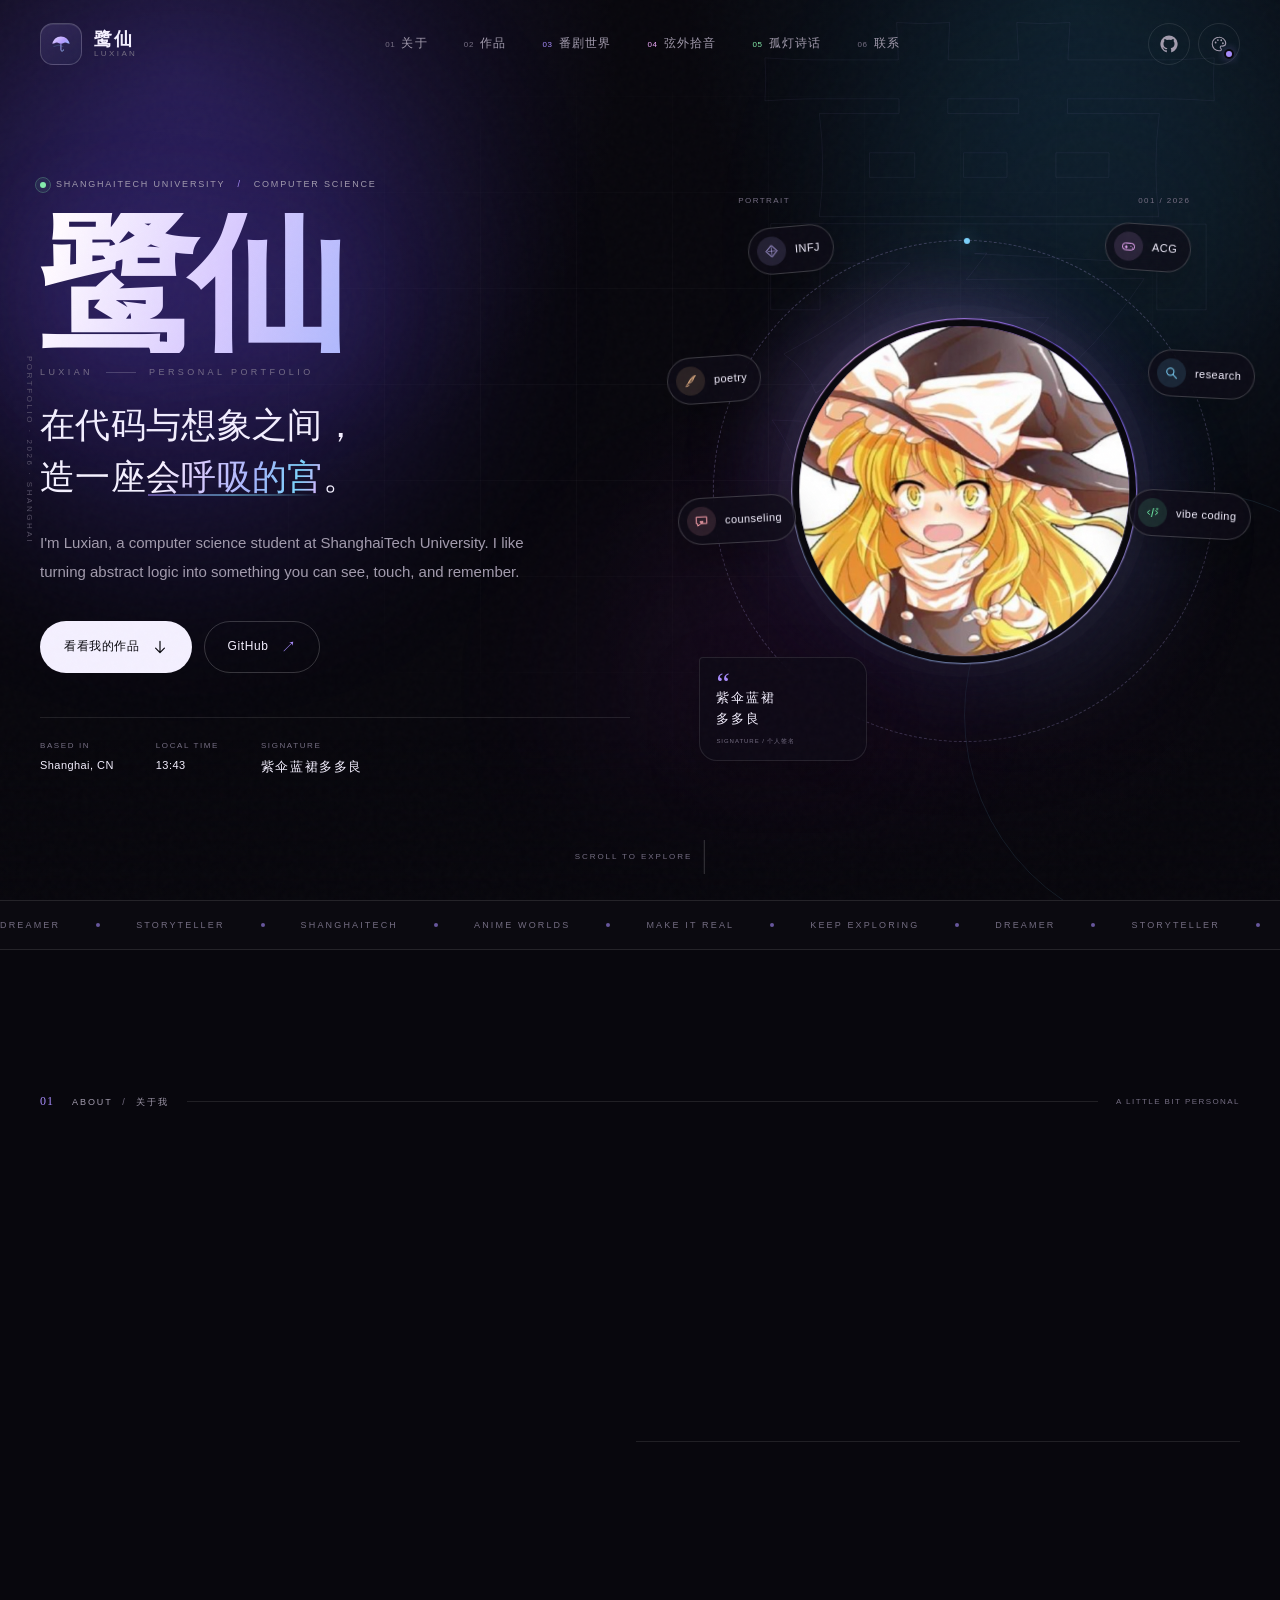
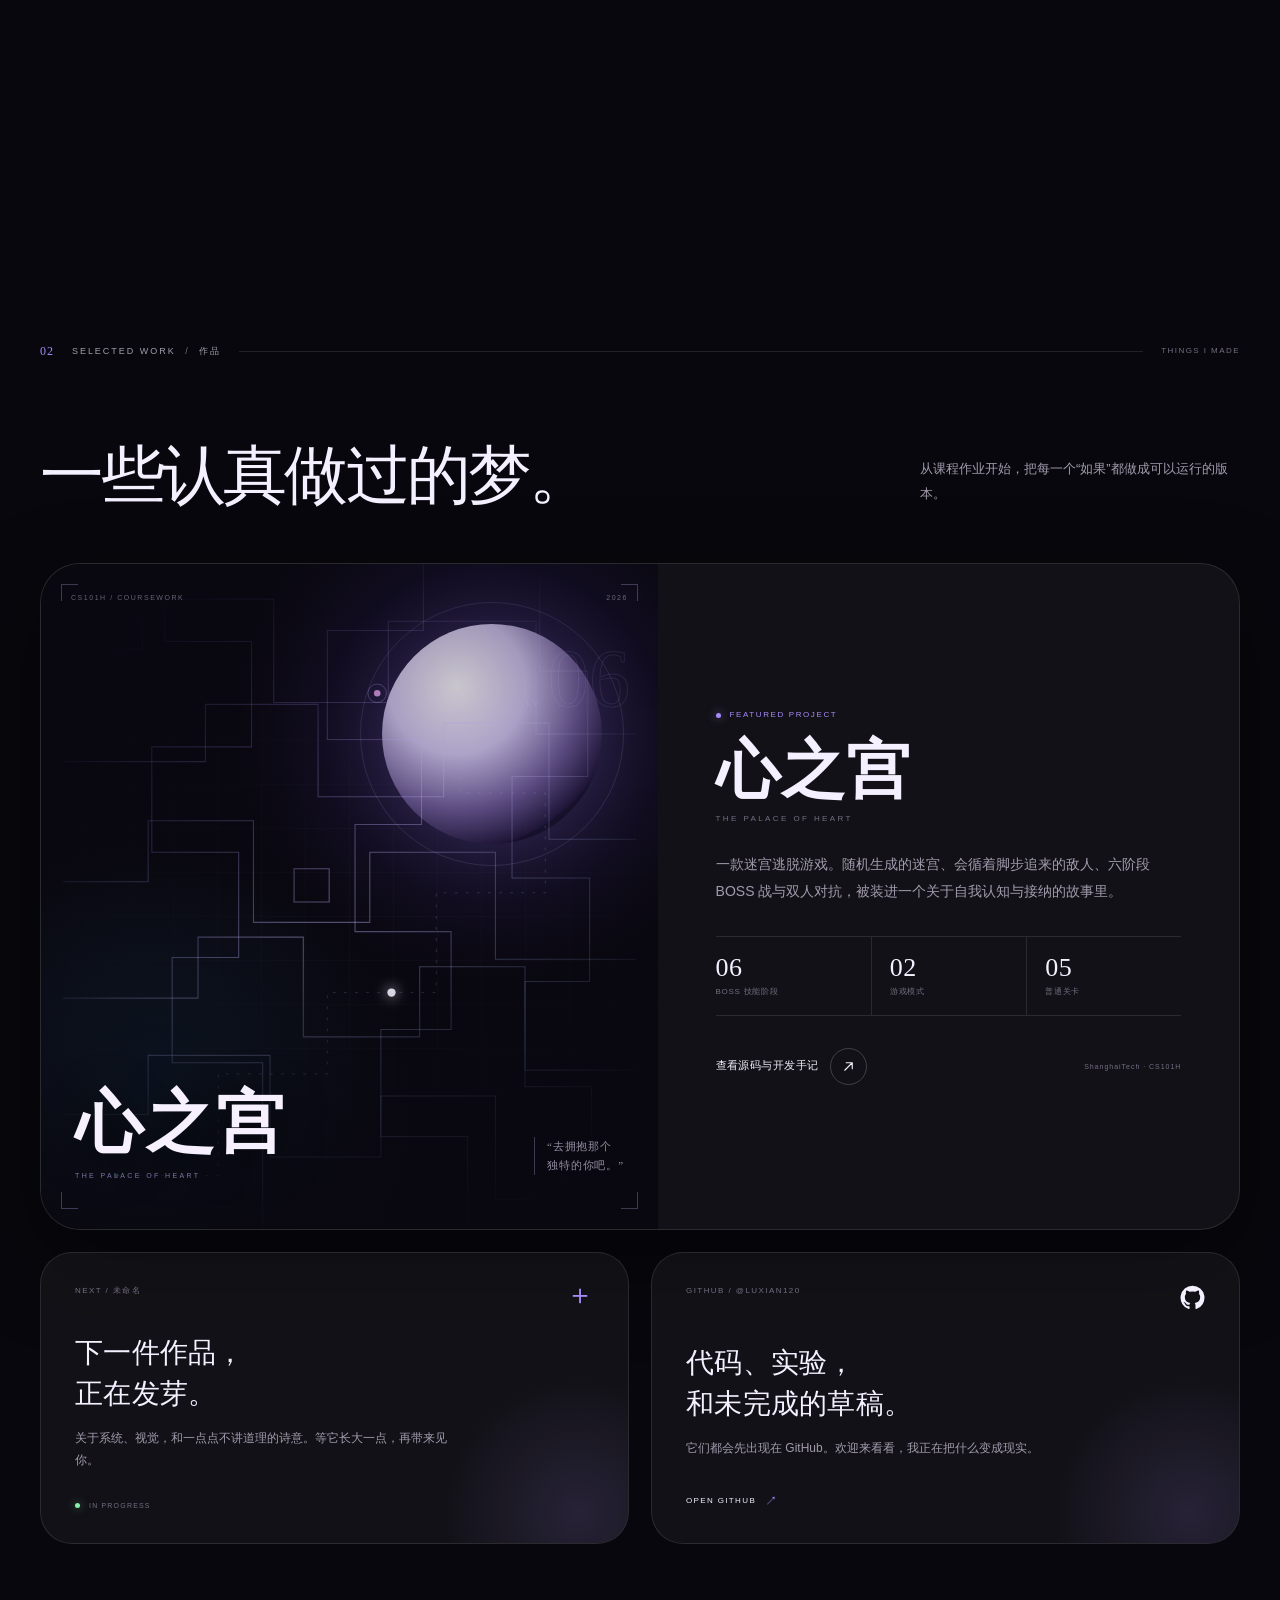
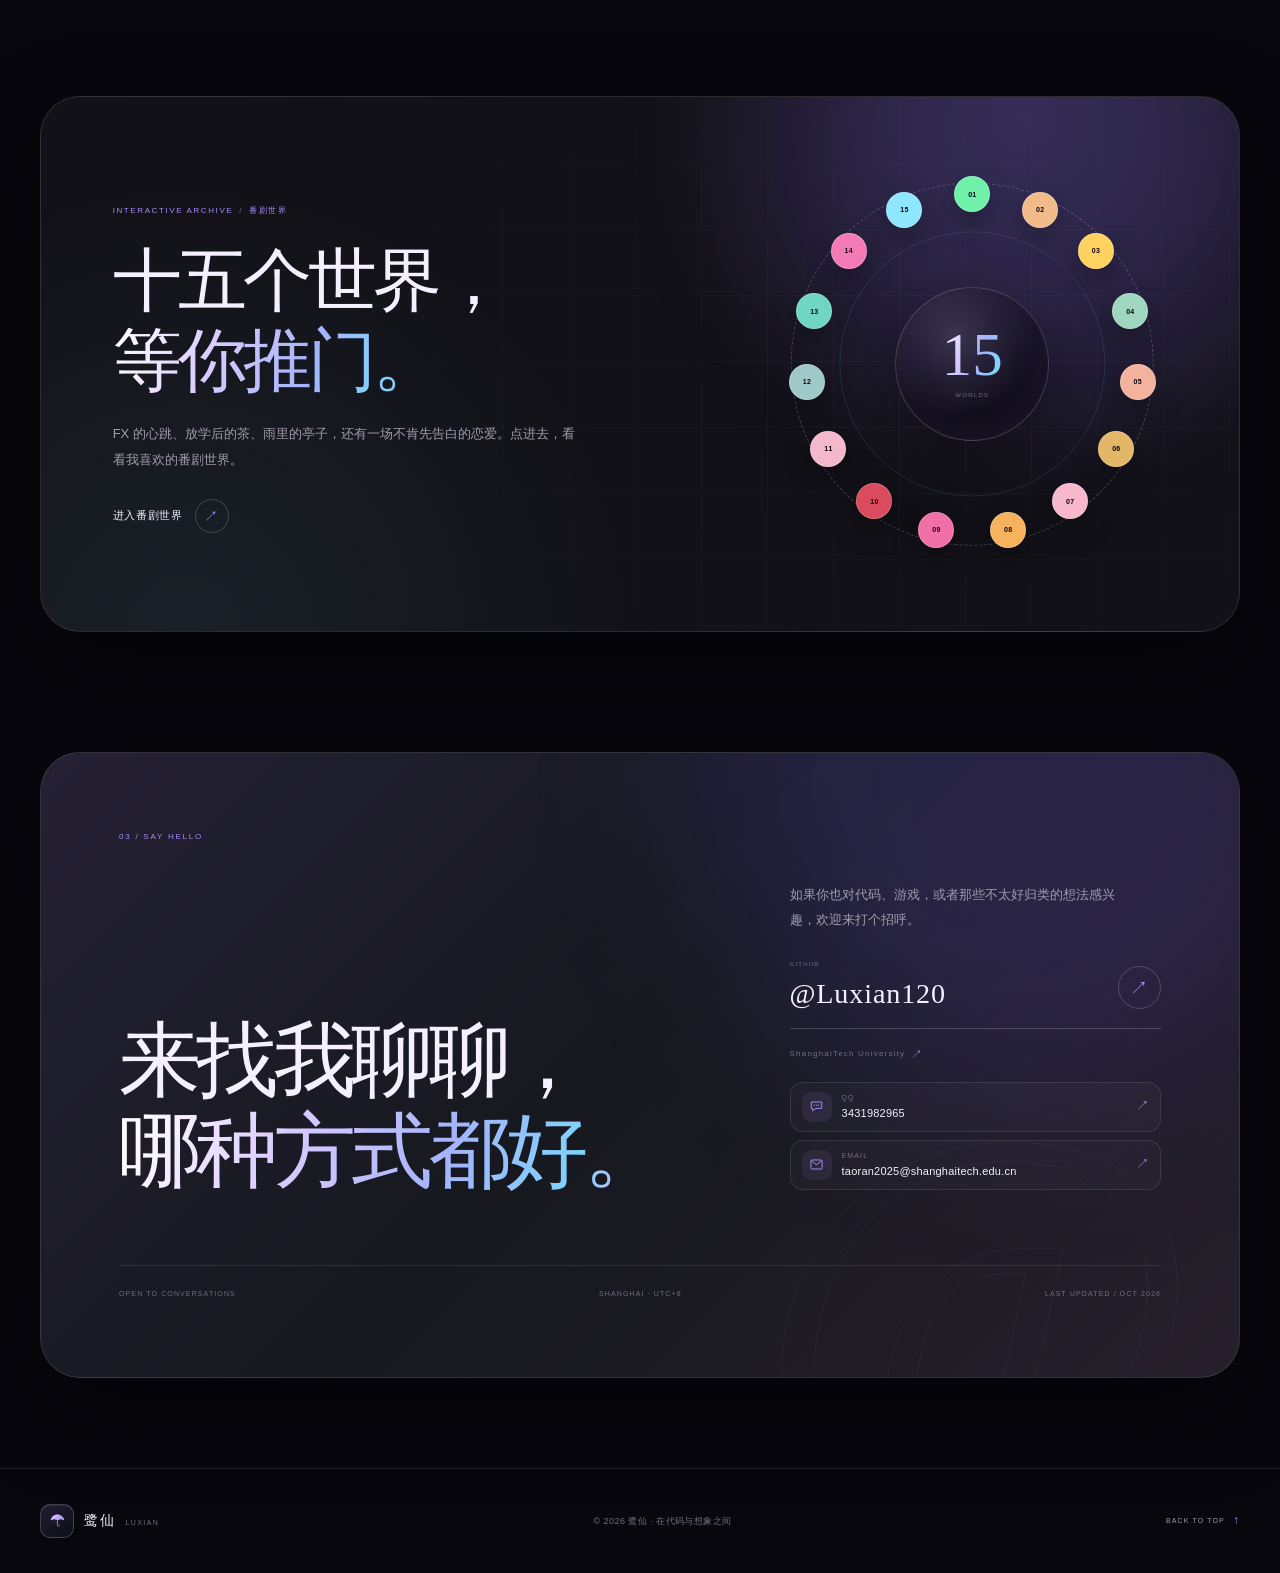
==== commit 527931d5: "Add 孤灯诗话 poetry section" ====
--- a/index.html
+++ b/index.html
@@ -87,7 +87,8 @@
         <a href="#work" data-nav="work"><span>02</span>作品</a>
         <a class="nav-worlds" href="worlds.html"><span>03</span>番剧世界</a>
         <a class="nav-music" href="music.html"><span>04</span>弦外拾音</a>
-        <a href="#contact" data-nav="contact"><span>05</span>联系</a>
+        <a class="nav-poetry" href="poetry.html"><span>05</span>孤灯诗话</a>
+        <a href="#contact" data-nav="contact"><span>06</span>联系</a>
       </div>
 
       <div class="nav-actions">
@@ -121,7 +122,8 @@
         <a href="#work"><span>02</span>作品</a>
         <a href="worlds.html"><span>03</span>番剧世界</a>
         <a href="music.html"><span>04</span>弦外拾音</a>
-        <a href="#contact"><span>05</span>联系</a>
+        <a href="poetry.html"><span>05</span>孤灯诗话</a>
+        <a href="#contact"><span>06</span>联系</a>
       </nav>
       <div class="mobile-menu-foot">
         <a href="https://github.com/Luxian120" target="_blank" rel="noopener noreferrer">GitHub <span>↗</span></a>
--- a/styles.css
+++ b/styles.css
@@ -413,6 +413,14 @@
   background: linear-gradient(90deg, var(--pink), var(--violet));
 }
 
+.nav-links a.nav-poetry span {
+  color: var(--green);
+}
+
+.nav-links a.nav-poetry::after {
+  background: linear-gradient(90deg, var(--green), var(--blue));
+}
+
 .nav-actions {
   display: flex;
   flex-shrink: 0;
@@ -679,6 +687,25 @@
 
 .mobile-menu.is-open .mobile-nav a:nth-child(5) {
   transition-delay: 0.32s;
+}
+
+.mobile-menu.is-open .mobile-nav a:nth-child(6) {
+  transition-delay: 0.38s;
+}
+
+@media (max-width: 520px) {
+  .mobile-menu {
+    padding: calc(var(--header-h) + 24px) 24px 24px;
+  }
+
+  .mobile-nav a {
+    padding: 14px 0;
+    font-size: 38px;
+  }
+
+  .mobile-menu-foot {
+    padding-top: 28px;
+  }
 }
 
 .mobile-menu-foot {
